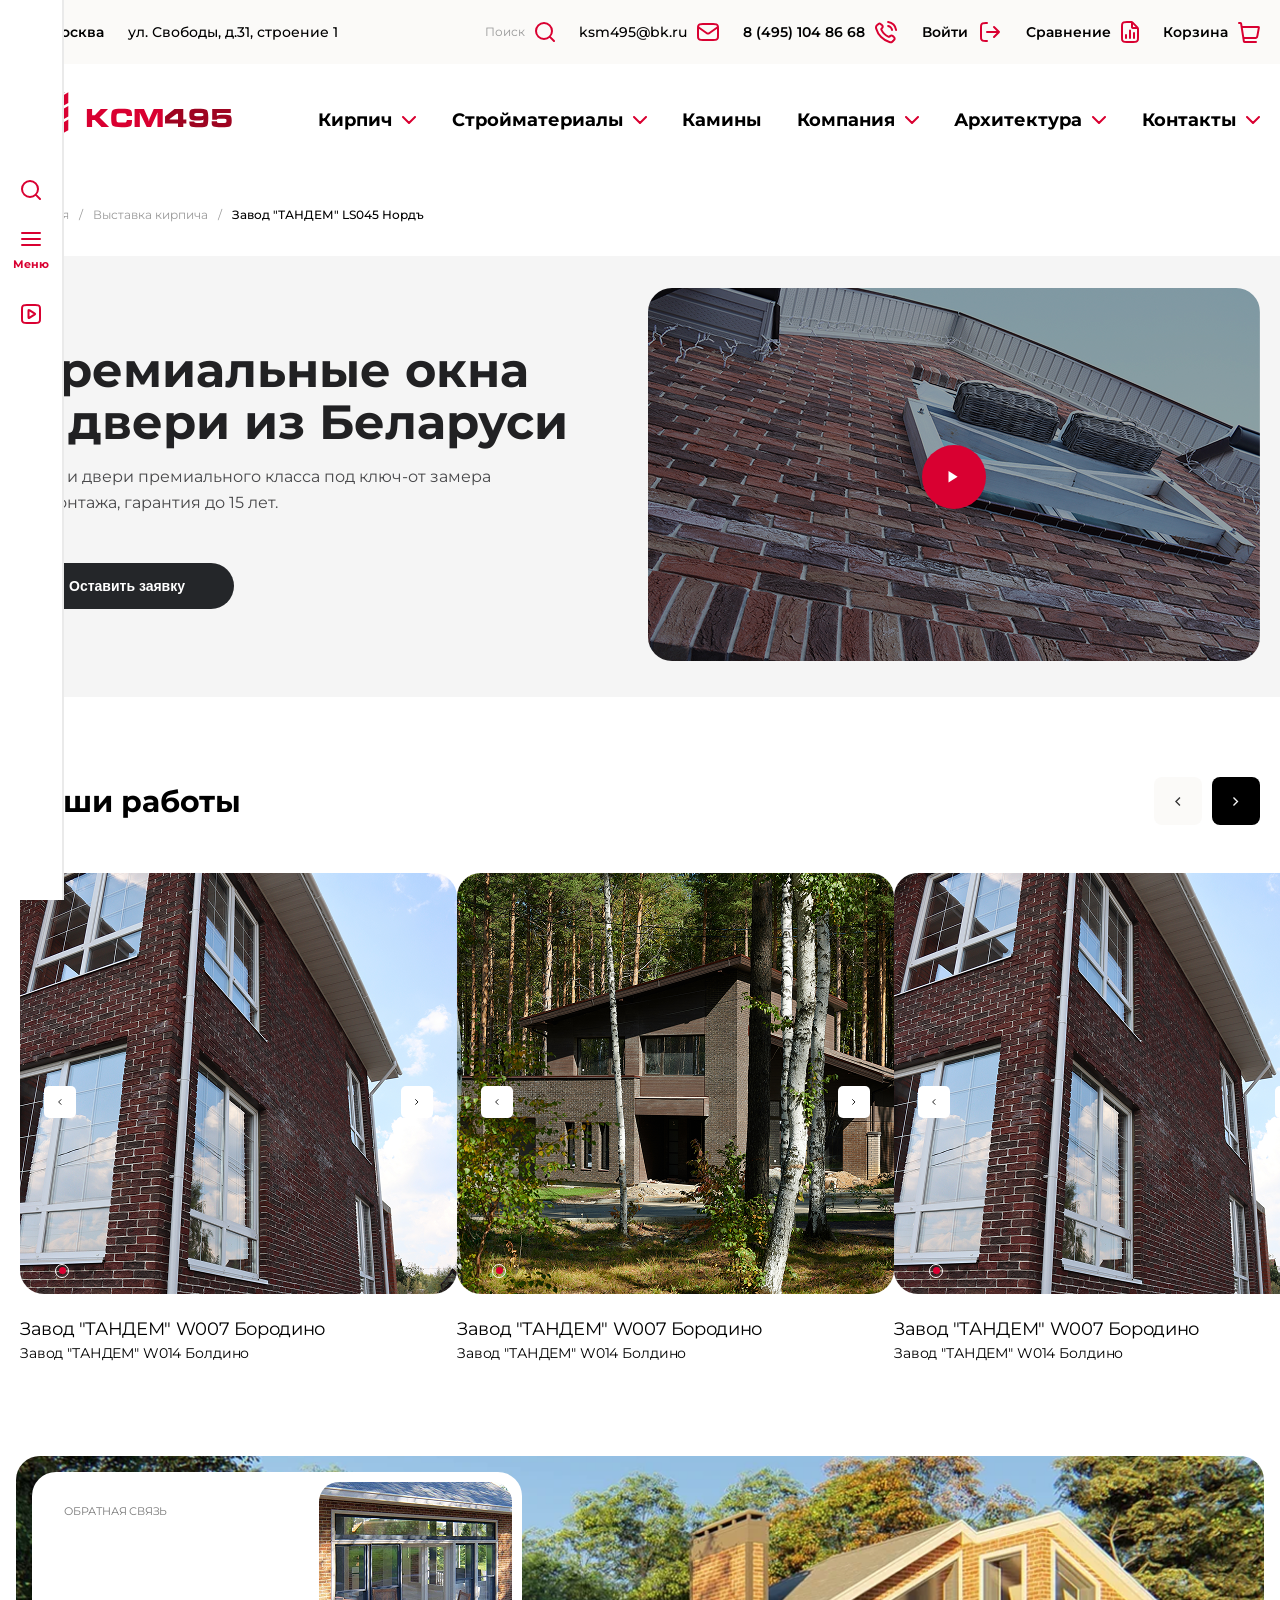
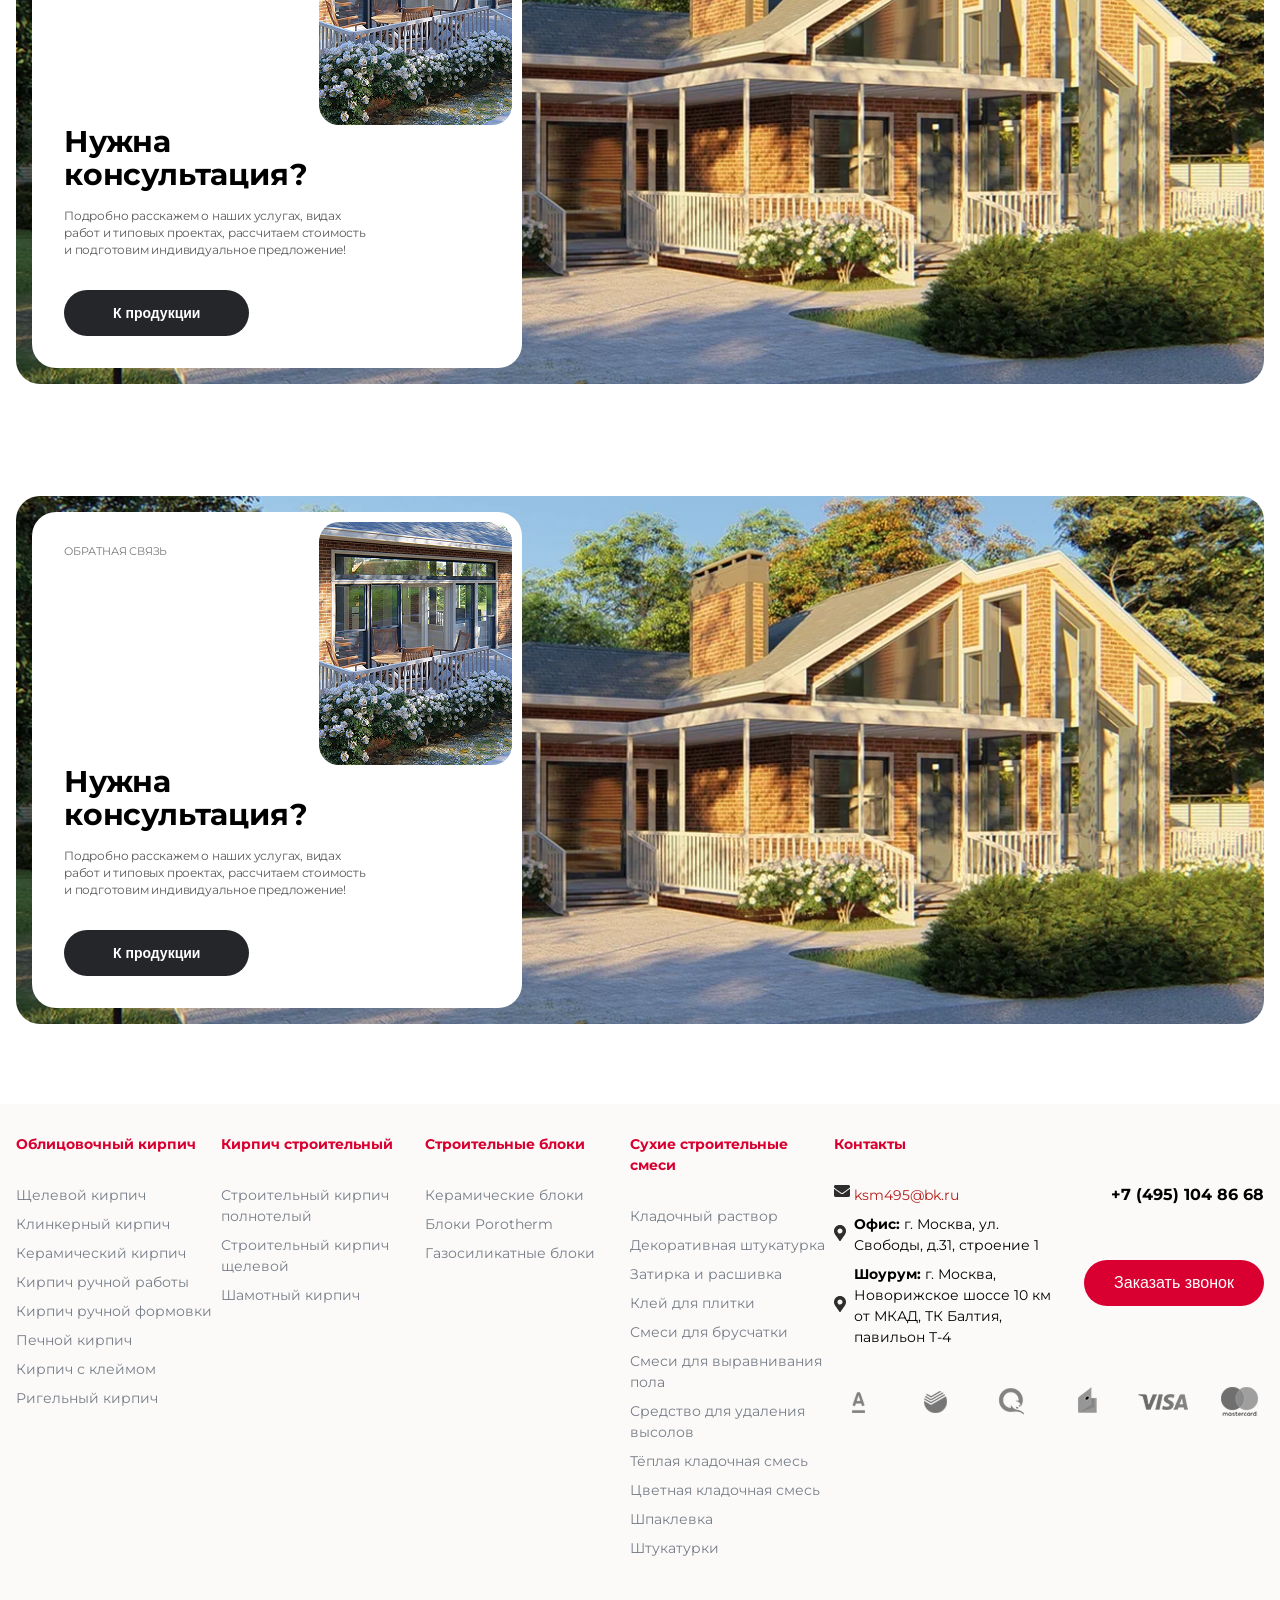
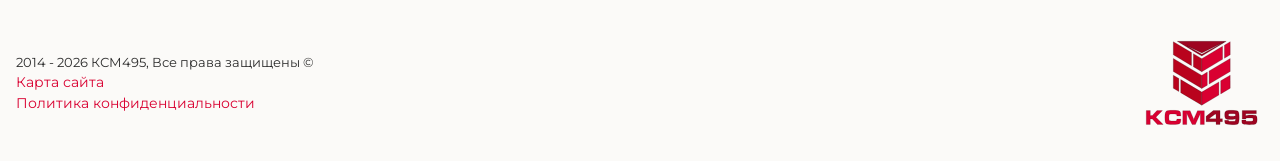
==== okna.html @ 7a320e86 "Готовый Footer" ====
<!DOCTYPE html>
<html lang="en">
<head>
    <meta charset="UTF-8">
    <meta name="viewport" content="width=device-width, initial-scale=1.0">
    <link rel="stylesheet" href="src/css/style.css">
    <title>ksm495</title>
</head>
<body class="body">
    
    <!--Header-->

    <header class="header">
        <div class="header__top">
            <div class="container">
                <div class="wrapper">
                    <div class="header__top-gps"><svg class="icon" width="18" height="22"><use href="src/images/sprite.svg#gps"></use></svg><a href="#" class="link header__top-link semibold">Москва</a><span class="header__top-adress medium">ул. Свободы, д.31, строение 1</span></div>
                    <div class="header__top-contacts">
                        <div class="header__contact-item">
                            <p class="header__contact-text">Поиск</p><svg class="icon" width="20" height="20"><use href="src/images/sprite.svg#search"></use></svg>
                        </div>
                        <div class="header__contact-item">
                            <a href="mailto:ksm495@bk.ru" class="link medium">ksm495@bk.ru</a><svg class="icon" width="22" height="18"><use href="src/images/sprite.svg#mail"></use></svg>
                        </div>
                        <div class="header__contact-item">
                            <a href="tel:84951048668" class="link semibold">8 (495) 104 86 68</a><svg class="icon" width="23" height="23"><use href="src/images/sprite.svg#phone"></use></svg>
                        </div>
                        <div class="header__contact-item">
                            <p class="link semibold">Войти</p><svg class="icon" width="24" height="24"><use href="src/images/sprite.svg#enter"></use></svg>
                        </div>
                        <div class="header__contact-item">
                            <p class="link semibold">Сравнение</p><svg class="icon" width="18" height="22"><use href="src/images/sprite.svg#graph"></use></svg>
                        </div>
                        <div class="header__contact-item">
                            <p class="link semibold">Корзина</p><svg class="icon" width="22" height="21"><use href="src/images/sprite.svg#cart"></use></svg>
                        </div>
                    </div>
                </div>
            </div>
        </div>
        <div class="header__bottom">
            <div class="container">
                <div class="wrapper">
                    <a href="/" class="logo"><img src="src/images/logo.svg" alt="" class="logo__image"></a>
                    <nav class="header__bottom-nav">
                        <a href="#" class="header__nav-link">Кирпич<svg class="icon" width="14" height="8"><use href="src/images/sprite.svg#arrow__down"></use></svg></a>
                        <a href="#" class="header__nav-link">Стройматериалы<svg class="icon" width="14" height="8"><use href="src/images/sprite.svg#arrow__down"></use></svg></a>
                        <a href="#" class="header__nav-link">Камины</a>
                        <a href="#" class="header__nav-link">Компания<svg class="icon" width="14" height="8"><use href="src/images/sprite.svg#arrow__down"></use></svg></a>
                        <a href="#" class="header__nav-link">Архитектура<svg class="icon" width="14" height="8"><use href="src/images/sprite.svg#arrow__down"></use></svg></a>
                        <a href="#" class="header__nav-link">Контакты<svg class="icon" width="14" height="8"><use href="src/images/sprite.svg#arrow__down"></use></svg></a>

                    </nav>
                </div>
            </div>
        </div>
        <div class="breadcumber">
            <div class="container">
                <div class="wrapper">
                    <a href="/" class="breadcumber-link">Главная</a><span class="breadcumber-separate" >/</span><a href="/" class="breadcumber-link">Выставка кирпича</a><span class="breadcumber-separate" >/</span><a href="/" class="breadcumber-link active">Завод "ТАНДЕМ" LS045 Нордъ</a>
                </div>
            </div>
        </div>
    </header>

    <!--Content-->

    <main class="main">
        <section class="hero">
            <div class="container">
                <div class="wrapper">
                    <div class="hero__text">
                        <h1 class="title">Премиальные окна <br>и двери из Беларуси</h1>
                        <p class="subtitle">Окна и двери премиального класса под ключ-от замера <br>до монтажа, гарантия до 15 лет.</p>
                        <button class="btn btn--primary">Оставить заявку</button>
                    </div>
                    <div class="hero__image">
                        <img src="src/images/video.png" alt="" class="video">
                        <div class="btn btn--play"><svg class="icon" width="20" height="20"><use href="src/images/sprite.svg#play"></use></svg></div>
                    </div>
                </div>
            </div>
        </section>
        <section class="more__projects">
            <div class="container">
                <div class="wrapper">
                    <div class="more__projects-text">
                        <h2 class="title">Наши работы</h2>
                        <div class="more__project-nav">
                            <button class="btn btn--slider btn--prev"><svg class="icon" width="6" height="9"><use href="src/images/sprite.svg#arrow__slider-prev"></use></svg></button>
                            <button class="btn btn--slider btn--next"><svg class="icon" width="6" height="9"><use href="src/images/sprite.svg#arrow__slider-next"></use></svg></button>
                        </div>
                    </div>
                    <div class="more__projects-slider">
                        <div class="more__projects-item">
                            <div class="more__project-image">
                                <img src="src/images/slider-item-1.png" alt="">
                                <div class="more__projects-nav">
                                    <button class="btn btn--more btn--prev"><svg class="icon" width="4" height="6"><use href="src/images/sprite.svg#arrow__prev"></use></svg></button>
                                    <button class="btn btn--more btn--next"><svg class="icon" width="4" height="6"><use href="src/images/sprite.svg#arrow__next"></use></svg></button>
                                </div>
                                <div class="more__project-dots">
                                    <div class="more__projects-dot"></div>
                                    <div class="more__projects-dot active"></div>
                                    <div class="more__projects-dot"></div>
                                    <div class="more__projects-dot"></div>
                                    <div class="more__projects-dot"></div>
                                </div>
                            </div>
                            <div class="more__roject-text">
                                <p class="title">Завод "ТАНДЕМ" W007 Бородино</p>
                                <p class="subtitle">Завод "ТАНДЕМ" W014 Болдино</p>
                            </div>
                        </div>
                        <div class="more__projects-item">
                            <div class="more__project-image">
                                <img src="src/images/slider-item-2.png" alt="">
                                <div class="more__projects-nav">
                                    <button class="btn btn--more btn--prev"><svg class="icon" width="4" height="6"><use href="src/images/sprite.svg#arrow__prev"></use></svg></button>
                                    <button class="btn btn--more btn--next"><svg class="icon" width="4" height="6"><use href="src/images/sprite.svg#arrow__next"></use></svg></button>
                                </div>
                                <div class="more__project-dots">
                                    <div class="more__projects-dot"></div>
                                    <div class="more__projects-dot active"></div>
                                    <div class="more__projects-dot"></div>
                                    <div class="more__projects-dot"></div>
                                    <div class="more__projects-dot"></div>
                                </div>
                            </div>
                            <div class="more__roject-text">
                                <p class="title">Завод "ТАНДЕМ" W007 Бородино</p>
                                <p class="subtitle">Завод "ТАНДЕМ" W014 Болдино</p>
                            </div>
                        </div>
                        <div class="more__projects-item">
                            <div class="more__project-image">
                                <img src="src/images/slider-item-1.png" alt="">
                                <div class="more__projects-nav">
                                    <button class="btn btn--more btn--prev"><svg class="icon" width="4" height="6"><use href="src/images/sprite.svg#arrow__prev"></use></svg></button>
                                    <button class="btn btn--more btn--next"><svg class="icon" width="4" height="6"><use href="src/images/sprite.svg#arrow__next"></use></svg></button>
                                </div>
                                <div class="more__project-dots">
                                    <div class="more__projects-dot"></div>
                                    <div class="more__projects-dot active"></div>
                                    <div class="more__projects-dot"></div>
                                    <div class="more__projects-dot"></div>
                                    <div class="more__projects-dot"></div>
                                </div>
                            </div>
                            <div class="more__roject-text">
                                <p class="title">Завод "ТАНДЕМ" W007 Бородино</p>
                                <p class="subtitle">Завод "ТАНДЕМ" W014 Болдино</p>
                            </div>
                        </div>
                    </div>
                </div>
            </div>
        </section>
        <section class="feedback">
            <div class="container">
                <div class="wrapper">
                    <div class="feedback__content">
                        <div class="feedback__content-hero">
                            <p class="feedback__hero-text">Обратная связь</p>
                            <img src="src/images/feedback__content.png" alt="" class="feedback__hero-image">
                        </div>
                        <div class="feedback__content-text">
                            <h2 class="feedback__content-title">Нужна <br>консультация?</h2>
                            <p class="feedback__content-subtitle">Подробно расскажем о наших услугах, видах работ и типовых проектах, рассчитаем стоимость и подготовим индивидуальное предложение!</p>
                            <button class="btn btn--primary">К продукции</button>
                        </div>
                    </div>
                </div>
            </div>
        </section>
        
        <section class="feedback">
            <div class="container">
                <div class="wrapper">
                    <div class="feedback__content">
                        <div class="feedback__content-hero">
                            <p class="feedback__hero-text">Обратная связь</p>
                            <img src="src/images/feedback__content.png" alt="" class="feedback__hero-image">
                        </div>
                        <div class="feedback__content-text">
                            <h2 class="feedback__content-title">Нужна <br>консультация?</h2>
                            <p class="feedback__content-subtitle">Подробно расскажем о наших услугах, видах работ и типовых проектах, рассчитаем стоимость и подготовим индивидуальное предложение!</p>
                            <button class="btn btn--primary">К продукции</button>
                        </div>
                    </div>
                </div>
            </div>
        </section>
    </main> 

    <!--Footer-->

    <footer class="footer" role="contentinfo">
        <div class="container">
            <div class="wrapper">
                <div class="footer-top">
                    <nav class="footer-column" aria-label="Облицовочный кирпич">
                        <h4 class="footer-title">Облицовочный кирпич</h4>
                        <ul class="footer-list">
                            <li><a href="#">Щелевой кирпич</a></li>
                            <li><a href="#">Клинкерный кирпич</a></li>
                            <li><a href="#">Керамический кирпич</a></li>
                            <li><a href="#">Кирпич ручной работы</a></li>
                            <li><a href="#">Кирпич ручной формовки</a></li>
                            <li><a href="#">Печной кирпич</a></li>
                            <li><a href="#">Кирпич с клеймом</a></li>
                            <li><a href="#">Ригельный кирпич</a></li>
                        </ul>
                    </nav>
                    <nav class="footer-column" aria-label="Кирпич строительный">
                        <h4 class="footer-title">Кирпич строительный</h4>
                        <ul class="footer-list">
                            <li><a href="#">Строительный кирпич полнотелый</a></li>
                            <li><a href="#">Строительный кирпич щелевой</a></li>
                            <li><a href="#">Шамотный кирпич</a></li>
                        </ul>
                    </nav>
                    <nav class="footer-column" aria-label="Строительные блоки">
                        <h4 class="footer-title">Строительные блоки</h4>
                        <ul class="footer-list">
                            <li><a href="#">Керамические блоки</a></li>
                            <li><a href="#">Блоки Porotherm</a></li>
                            <li><a href="#">Газосиликатные блоки</a></li>
                        </ul>
                    </nav>
                    <nav class="footer-column" aria-label="Сухие строительные смеси">
                        <h4 class="footer-title">Сухие строительные смеси</h4>
                        <ul class="footer-list">
                            <li><a href="#">Кладочный раствор</a></li>
                            <li><a href="#">Декоративная штукатурка</a></li>
                            <li><a href="#">Затирка и расшивка</a></li>
                            <li><a href="#">Клей для плитки</a></li>
                            <li><a href="#">Смеси для брусчатки</a></li>
                            <li><a href="#">Смеси для выравнивания пола</a></li>
                            <li><a href="#">Средство для удаления высолов</a></li>
                            <li><a href="#">Тёплая кладочная смесь</a></li>
                            <li><a href="#">Цветная кладочная смесь</a></li>
                            <li><a href="#">Шпаклевка</a></li>
                            <li><a href="#">Штукатурки</a></li>
                        </ul>
                    </nav>
                    <div class="footer-column footer-contacts">
                        <h4 class="footer-title">Контакты</h4>
                        <div class="footer__contact">
                            <div class="footer__contact-items">
                                                        <div class="contact-item">
                            <svg class="icon" width="20" height="20"><use href="src/images/sprite.svg#mail__black"></use></svg>
                                                            <div class="contact-text">
                                
                                <a href="mailto:ksm495@bk.ru" style="color: #b71c1c;">ksm495@bk.ru</a>
                            </div>
                        </div>

                        <div class="contact-item">
                                                            <svg class="icon" width="20" height="20"><use href="src/images/sprite.svg#gps__black"></use></svg>

                            <div class="contact-text">
                                <span class="contact-label">Офис:</span> г. Москва, ул. <br>Свободы, д.31, строение 1
                            </div>
                        </div>

                        <div class="contact-item">
                                                            <svg class="icon" width="20" height="20"><use href="src/images/sprite.svg#gps__black"></use></svg>

                            <div class="contact-text">
                                <span class="contact-label">Шоурум:</span> г. Москва, <br>Новорижское шоссе 10 км<br> от МКАД, ТК Балтия, <br>павильон Т-4
                            </div>
                        </div>
                            </div>
                            <div class="footer__contact-block">
                            <a href="tel:+74951048668" class="footer-phone">+7 (495) 104 86 68</a>
                            <button class="btn btn-callback" type="button">Заказать звонок</button>
                            </div>

                        </div>




                        <div class="payment-methods" aria-label="Способы оплаты">
                            <img src="src/images/alfa.png" alt="">
                            <img src="src/images/sber.png" alt="">
                            <img src="src/images/kiwi.png" alt="">
                            <img src="src/images/webmoney.png" alt="">
                            <img src="src/images/visa.png" alt="">
                            <img src="src/images/masterkard.png" alt="">
                        </div>
                    </div>
                </div>
                <div class="footer-bottom">
                    <div class="footer-copyright">
                        <p>2014 - 2026 КСМ495, Все права защищены ©</p>
                        <nav aria-label="Дополнительная навигация">
                            <a href="#">Карта сайта</a>
                            <a href="#">Политика конфиденциальности</a>
                        </nav>
                    </div>

                    <div class="footer-logo">
                        <img src="src/images/footer__logo.svg" alt="">
                    </div>
                </div>
            </div>
        </div>
    </footer>

    <!--Scroll section-->

    <section class="left__bar">
        <div class="left__bar-item"><svg class="icon" width="20" height="20"><use href="src/images/sprite.svg#search"></use></svg></div>
        <div class="left__bar-item"><svg class="icon" width="20" height="20"><use href="src/images/sprite.svg#burger"></use></svg><span class="nav-title left__bar-title">Меню</span></div>
        <div class="left__bar-item"><svg class="icon" width="20" height="20"><use href="src/images/sprite.svg#play__in-cube"></use></svg></div>
    </section>

</body>
</html>
---- src/css/style.css ----
/*main*/
@font-face {
    font-family: "Montserrat";
    src: url(../fonts/Montserrat.woff2);
    font-display: swap;
}
:root{
    --red:#D90031;
    --white:#FFFFFF;
    --white-second:#FBFAF8;
    --black:#000000;
    --gray:#5B5B5B;
    --dark-gray:#212123;
    --light-gray:#999999;
    --second-black:#2D2D2D;
    --light-black:#242629;
    --bold:700;
    --semibold:600;
    --medium:500;
    --regular:400;
    --white-border:#EAEAEA;
}
*,
*::after,
*::before{
    margin:0;
    padding: 0;
    box-sizing: border-box;
}
html{
    font-family: "Montserrat";
    color:var(--black);
    font-size: 16px;
}
a{text-decoration: none;color:var(--black)}

/*UI UX*/
h1{
    font-size: 48px;
    line-height: 52px;
    font-weight: var(--bold);
    color:#212123

}
h2{
    font-weight: var(--bold);
    font-size: 1.875rem;
    line-height: 2.0625rem;
}
p{
    font-weight: var(--regular);
    font-size: 1rem;
    line-height: 1.0625rem;
}
.icon{
    display: flex;
}
.link{
    font-size: 0.875rem;
    line-height: 1.25rem;
}
.btn{font-size: 14px;font-weight: var(--semibold);line-height: 20px;border-radius: 3px;padding: 12px 48px;letter-spacing: 0;border-radius: 24px;width: max-content;}
.btn--primary{background: var(--light-black);border: 1px solid rgba(0,0,0,0);color:var(--white)}
.bold{font-weight: var(--bold);}
.semibold{font-weight: var(--semibold);}
.medium{font-weight: var(--medium);}
.regular{font-weight: var(--regular);}
.breadcumber{display: flex;flex-direction: row;}
.breadcumber .wrapper{justify-content: start;gap:10px;padding-top: 30px}
.breadcumber-link,.breadcumber-separate{font-size: 12px;line-height: 18px;font-weight: var(--regular);color:var(--light-gray)}
.breadcumber-link.active{color:var(--black);font-weight: var(--medium);}
/*display's*/
.container{width: 100%;max-width: 1375px;margin:0 auto;}
.wrapper{display: flex;justify-content: space-between;padding: 0 1.25rem;}
.main{display: flex;flex-direction: column;gap:80px}

/*Blocks*/
/*Header*/
.header__top{background: var(--white-second);}
.header__top-gps{display: flex;flex-direction: row;align-items: center;}
.header__top-link{margin:0 1.5rem 0 0.625rem}
.header__top .wrapper{padding: 1.25rem;}
.header__top-contacts{display: flex;flex-direction: row;gap:24px}
.header__top-adress{font-size: 14px;line-height: 20px;}
.header__contact-text{color:var(--light-gray);font-size: 12px;line-height: 18px;}
.header__contact-item{display: flex;flex-direction: row;align-items: center;gap:0.625rem}
.header__bottom .wrapper{padding: 28px 1.25rem;gap:60px}
.header__bottom-nav{display: flex;flex-direction: row;align-items: center;justify-content: space-between;width: 100%;margin-left:26px;}
.header__nav-link{display: flex;flex-direction: row;gap:10px;font-size: 18px;line-height: 18px;font-weight: 700;align-items: center;justify-content: center;}
/*projects*/
.projects .wrapper{flex-direction: column;margin-top: 10px;}
.filter__block{margin:33px 0 48px;display: flex;flex-direction: row;justify-content: space-between;align-items: center;}
.filters{
    display: flex;
    flex-direction: row;
    gap:10px;
}
.btn--filter{
    padding: 12px 16px;
    border: 1px solid #242629;
    border-radius: 3px;
    display: flex;
    flex-direction: row;
    gap:16px;
    background: none;
    align-items: center;
}
.filter__count{
font-weight: var(--regular);
font-size: 14px;
line-height: 15px;
letter-spacing: -0.2px;
text-transform: uppercase;
}
/*Project__detail*/
.project-detail {
            padding: 60px 0;
        }

        .project-detail-header {
            margin-bottom: 40px;
        }

        .project-detail-title {
            font-size: 42px;
            font-weight: 700;
            color: #1a1a1a;
            margin-bottom: 20px;
        }

        .project-detail-main {
            display: grid;
            grid-template-columns: 1fr 380px;
            gap: 40px;
            margin-bottom: 60px;
        }

        .project-detail-image {
            border-radius: 12px;
            overflow: hidden;
            box-shadow: 0 4px 20px rgba(0, 0, 0, 0.08);
        }

        .project-detail-image img {
            width: 100%;
            height: auto;
            display: block;
        }

        .project-detail-sidebar {
            background: #fff;
            border-radius: 12px;
            padding: 32px;
            box-shadow: 0 2px 12px rgba(0, 0, 0, 0.06);
            height: fit-content;
        }

        .project-specs {
            margin-bottom: 32px;
        }

        .project-specs-title {
            font-size: 14px;
            font-weight: 600;
            color: #b71c1c;
            text-transform: uppercase;
            letter-spacing: 0.5px;
            margin-bottom: 20px;
        }

        .spec-item {
            display: flex;
            justify-content: space-between;
            padding: 12px 0;
            border-bottom: 1px solid #f0f0f0;
        }

        .spec-item:last-child {
            border-bottom: none;
        }

        .spec-label {
            font-size: 14px;
            color: #666;
        }

        .spec-value {
            font-size: 14px;
            font-weight: 600;
            color: #1a1a1a;
        }

        .project-brick-info {
            background: #f5f5f5;
            border-radius: 8px;
            padding: 20px;
            margin-bottom: 24px;
        }

        .brick-label {
            font-size: 12px;
            color: #666;
            margin-bottom: 8px;
        }

        .brick-name {
            font-size: 16px;
            font-weight: 600;
            color: #1a1a1a;
        }

        .project-detail-btn {
            width: 100%;
            padding: 16px;
            background: #b71c1c;
            color: #fff;
            border: none;
            border-radius: 8px;
            font-size: 16px;
            font-weight: 600;
            cursor: pointer;
            transition: all 0.3s ease;
        }

        .project-detail-btn:hover {
            background: #d32f2f;
            transform: translateY(-2px);
            box-shadow: 0 6px 20px rgba(183, 28, 28, 0.3);
        }

        .project-detail-description {
            background: #fff;
            border-radius: 12px;
            padding: 40px;
            box-shadow: 0 2px 12px rgba(0, 0, 0, 0.06);
        }

        .description-title {
            font-size: 28px;
            font-weight: 700;
            margin-bottom: 24px;
            color: #1a1a1a;
        }

        .description-text {
            font-size: 16px;
            line-height: 1.8;
            color: #424242;
            margin-bottom: 20px;
        }

        .project-features {
            display: grid;
            grid-template-columns: repeat(2, 1fr);
            gap: 16px;
            margin-top: 32px;
        }

        .feature-item {
            display: flex;
            align-items: center;
            gap: 12px;
            font-size: 15px;
            color: #424242;
        }

        .feature-icon {
            width: 24px;
            height: 24px;
            background: #b71c1c;
            border-radius: 50%;
            display: flex;
            align-items: center;
            justify-content: center;
            color: #fff;
            font-size: 14px;
        }

        /* ===== Похожие проекты ===== */
        .similar-projects {
            padding: 60px 0 80px;
            background: #fff;
        }

        .similar-title {
            font-size: 32px;
            font-weight: 700;
            text-align: center;
            margin-bottom: 40px;
            color: #1a1a1a;
        }

        .similar-grid {
            display: grid;
            grid-template-columns: repeat(3, 1fr);
            gap: 32px;
        }

        .similar-card {
            background: #fafafa;
            border-radius: 12px;
            overflow: hidden;
            box-shadow: 0 2px 12px rgba(0, 0, 0, 0.06);
            transition: all 0.3s ease;
            cursor: pointer;
        }

        .similar-card:hover {
            transform: translateY(-6px);
            box-shadow: 0 12px 32px rgba(0, 0, 0, 0.12);
        }

        .similar-card-image {
            width: 100%;
            height: 280px;
            overflow: hidden;
            background: #e0e0e0;
        }

        .similar-card-image img {
            width: 100%;
            height: 100%;
            object-fit: cover;
            display: block;
            transition: transform 0.5s ease;
        }

        .similar-card:hover .similar-card-image img {
            transform: scale(1.08);
        }

        .similar-card-content {
            padding: 24px;
        }

        .similar-card-name {
            font-size: 20px;
            font-weight: 600;
            color: #1a1a1a;
            margin-bottom: 8px;
        }

        .similar-card-info {
            font-size: 14px;
            color: #757575;
            margin-bottom: 16px;
        }

        .similar-card-area {
            font-size: 15px;
            font-weight: 600;
            color: #b71c1c;
        }
/*Feedback*/
.feedback .wrapper{background: url(../images/feedbakc__background.png);background-repeat: no-repeat;background-size: cover;border-radius: 24px;
padding: 16px;}
.feedback .container{padding: 16px;}
.feedback__content{background: var(--white);padding: 10px 10px 32px 32px;max-width: 490px;width: 100%;letter-spacing: -0.2px;border-radius: 24px;}
.feedback__content-hero{
    display: flex;
    flex-direction: row;
    justify-content: space-between;
}
.feedback__hero-text{font-size: 11px;line-height: 15px;color:#797979;text-transform: uppercase;margin-top: 22px;}
.feedback__content-subtitle{max-width: 309px;font-size: 12px;line-height: 17px;color: var(--gray);margin:16px 0 32px}
.feedback__hero-image{border-radius: 20px;}
/*Scroll bar*/
.left__bar{
    position:fixed;
    top:0;
    left:0;
    background: var(--white);
    border-right:0.125rem solid var(--white-border);
    height: 100vh;
    display: flex;
    flex-direction: column;
    align-items: center;
    padding-top: 180px;
    gap:2rem;
}
.left__bar-item{
    display: flex;
    flex-direction: column;
    align-items: center;
    justify-content: center;
    gap:0.3125rem;
    min-width: 3.875rem;
}
.nav-title{
    color:var(--red)
}
.left__bar-title{
    font-size:0.6875rem;
    font-weight: var(--bold);
    line-height: 0.9375rem;
}
/*okna*/
.hero{
    padding: 32px 0;
    margin:32px 0 0;
    background: #F5F5F5;
}
.hero__text{
    display: flex;
    flex-direction: column;
    justify-content: center;
}
.hero__text p{
    margin:16px 0 48px;
    color: #212123D1;
font-weight: 400;
font-size: 16px;
line-height: 25.6px;
}
.hero__image{position: relative;}
.hero__image img{border-radius: 24px;position: relative;}
.btn--play{background: var(--red);border-radius: 100%;position: absolute;top:50%;left:50%;transform: translateY(-50%) translateX(-50%);padding: 22px;}
/*more__projects*/
.more__projects-text{
    display: flex;
    flex-direction: row;
    justify-content: space-between;
    width: 100%;
    align-items: center;
}
.btn--slider{padding: 0;display: flex;align-items: center;justify-content: center;width: 48px;height: 48px;border-radius: 8px;border: none;}
.more__project-nav{display: flex;flex-direction: row;gap:10px;}
.btn--prev{background: var(--white-second);}
.btn--next{background: var(--black);}
.more__project-image,.more__project-image img{position: relative;border-radius: 24px;}
.more__projects .wrapper{flex-direction: column;gap:48px}
.more__projects-nav{
    position: absolute;
  top: 50%;
  display: flex;
  width: 100%;
  justify-content: space-between;
  padding: 0 24px;
}
.more__projects-dot{display: flex;width: 7px;height: 7px;    background: #212123;
    opacity:.3;
    border-radius: 100%;}
.more__project-dots{
    display: flex;
    flex-direction: row;
    width: max-content;
    gap:8px;
    position: absolute;
    bottom:24px;
    left:24px;
}
/* Базовый стиль точки */
.more__projects-dot {
    display: flex;
    width: 7px;
    height: 7px;
    background: #212123;
    opacity: .3;
    border-radius: 100%;
    position: relative; /* ← добавьте, если нужно позиционировать ::after */
}

/* Активная точка */
.more__projects-dot.active {
    background: var(--red);
    opacity: 1;
}

/* Псевдоэлемент — ИСПРАВЛЕНО имя класса */
.more__projects-dot::after {
content: '';
  display: block;
  width: 7px;
  height: 7px;
  background: var(--black);
  border-radius: 100%;
  position: absolute;
}

/* Активный псевдоэлемент — ИСПРАВЛЕНО имя класса */
.more__projects-dot.active::after {
    width: 14px;
    height: 14px;
    border:1px solid var(--white);
    border-radius: 100%;
    position: absolute;
  top: -3px;
  left: -4px;
  background: none;
}
.more__projects-slider{display: flex;flex-direction: row;justify-content: space-between;}
.btn--more{
    background: var(--white);
    width: 32px;
    height: 32px;
    border-radius: 5px;
    padding: 0;
    border:none;
    display: flex;align-items: center;justify-content: center;
}
.more__roject-text .title{
font-weight: 400;
font-size: 18px;
line-height: 14.35px;
letter-spacing: -0.36px;
margin:24px 0 12px
}
.more__roject-text .subtitle{
font-weight: 400;
font-size: 14px;
line-height: 11.48px;
letter-spacing: -0.14px;
}

/*footer*/
    .footer{
        background: var(--white-second);
        margin-top:64px;
    }
    .footer .wrapper{flex-direction: column;padding: 30px 16px;}
            .footer-top {
                display: flex;
                justify-content: space-between;
                margin-bottom: 40px;
            }

            .footer-column {
                max-width: 201px;
                min-width: 201px;
            }

            .footer-column:last-child {
                max-width: 430px;
                min-width: 430px;
            }

            .footer-title {
                color: var(--red);
                font-size: 14px;
                font-weight: 700;
                margin-bottom: 30px;
                line-height: 21px;
            }
            .footer__contact{display: flex;flex-direction: row;gap:6px;justify-content: space-between;}
            .footer-list {
                list-style: none;
            }

            .footer-list li {
                margin-bottom: 8px;
            }

            .footer-list a {
                color: #777E89;
                font-size: 14px;
                line-height: 21px;
                font-weight: var(--regular);
            }

            .footer-contacts .contact-item {
                display: flex;
                flex-direction: row;
                align-items: center;                
                margin-bottom: 8px;
                font-size: 14px;
                line-height: 21px;
            }
            .contact-label {
                font-weight: 700;
            }

            .footer-phone {
                font-size: 16px;
                font-weight: 700;
            }

            .btn-callback {
                background-color: var(--red);
                color: var(--white);
                border: none;
                padding: 12px 30px;
                border-radius: 25px;
                font-size: 16px;
                font-weight: var(--regular);
                line-height: 22px;
                cursor: pointer;
                margin: 56px 0 0;
            }
            .footer__contact-block{max-width: max-content;
  display: flex;
  flex-direction: column;
  align-items: end;}
            .payment-methods {
                display: flex;
                justify-content: space-between;
                margin-top: 30px;
                align-items: center;
            }

            .footer-bottom {
                display: flex;
                justify-content: space-between;
                align-items: center;
                padding-top: 30px;
            }

            .footer-copyright p{
                font-size: 13px;
                color: #2D2D2D;
                line-height: 19px;
            }

            .footer-copyright a {
                color: var(--red);
                text-decoration: none;
                display: block;
                font-size: 14px;
                line-height: 21px;
            }


            .footer-logo {
                display: flex;
                flex-direction: column;
                align-items: center;
            }

            .logo-icon {
                width: 50px;
                height: 50px;
                background-color: #b71c1c;
                margin-bottom: 10px;
                display: flex;
                align-items: center;
                justify-content: center;
                color: white;
                font-weight: 700;
                font-size: 12px;
            }

            .logo-text {
                color: #b71c1c;
                font-size: 18px;
                font-weight: 700;
            }
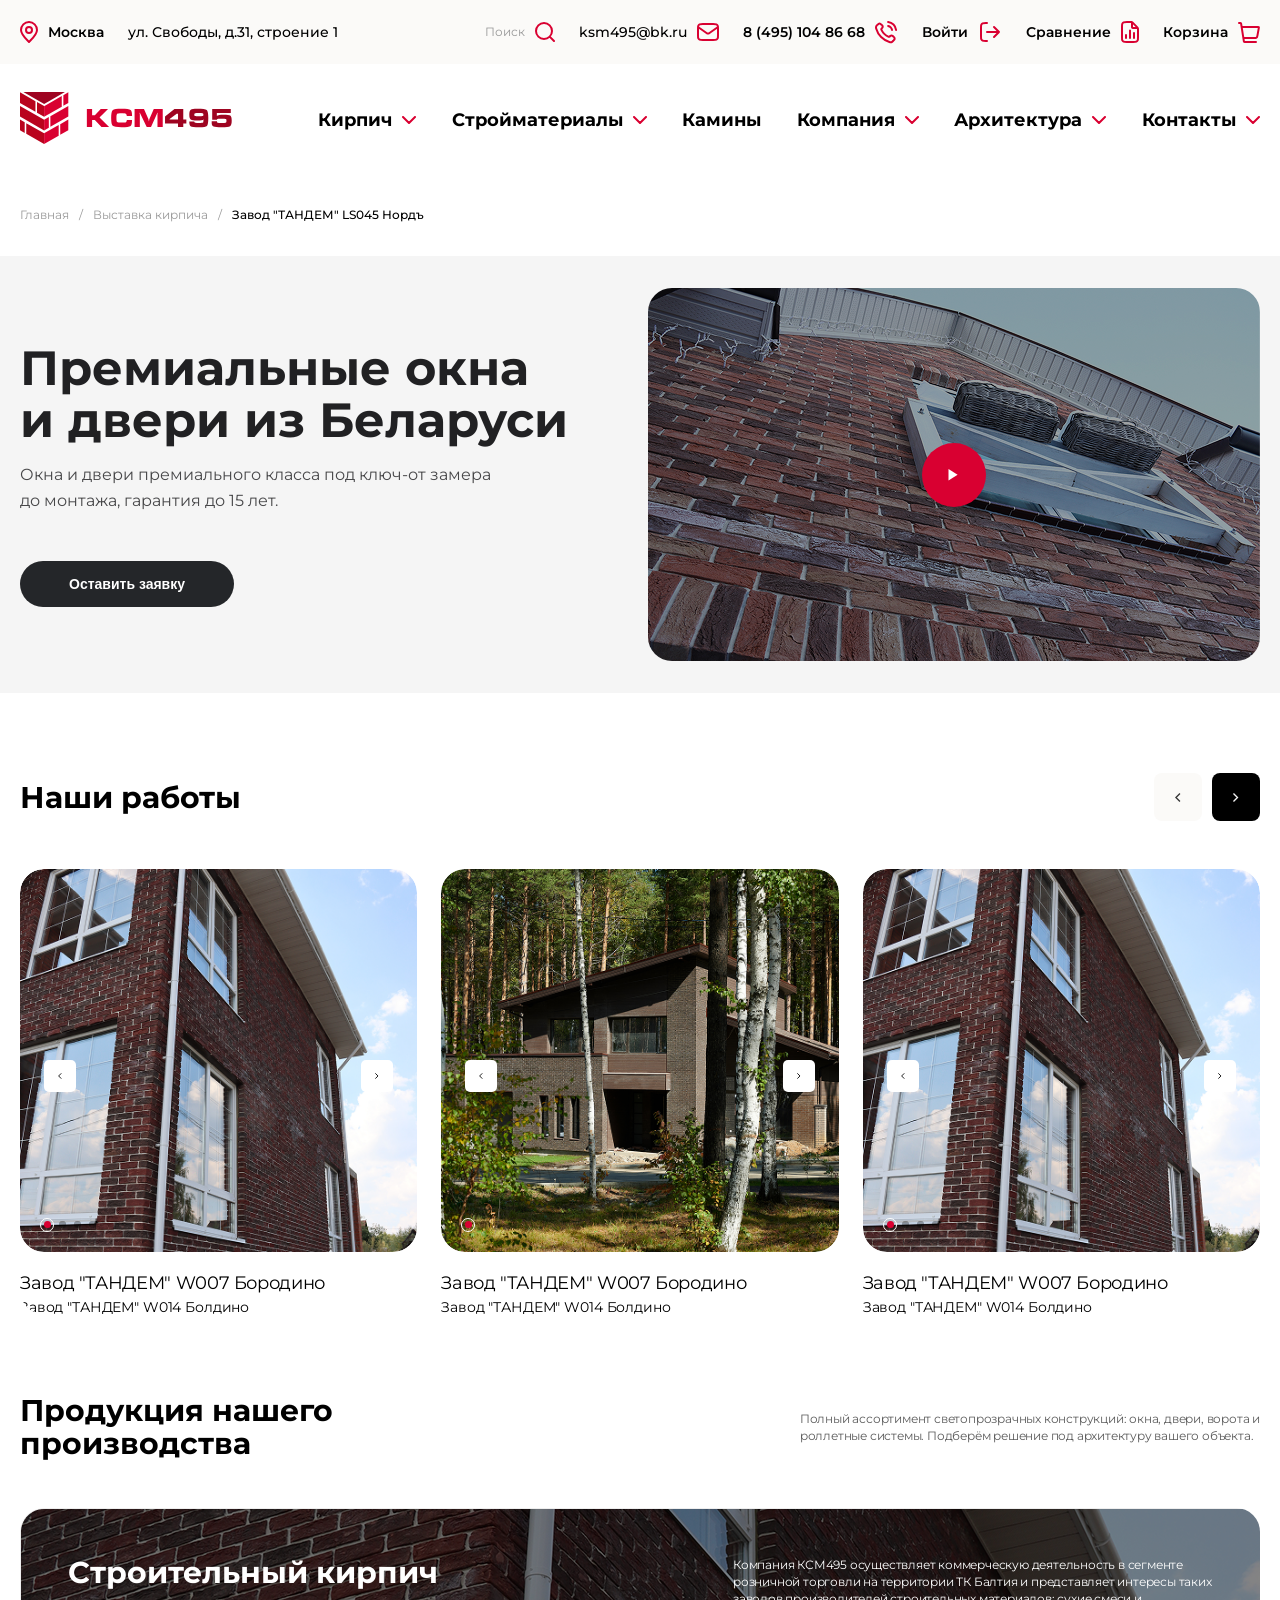
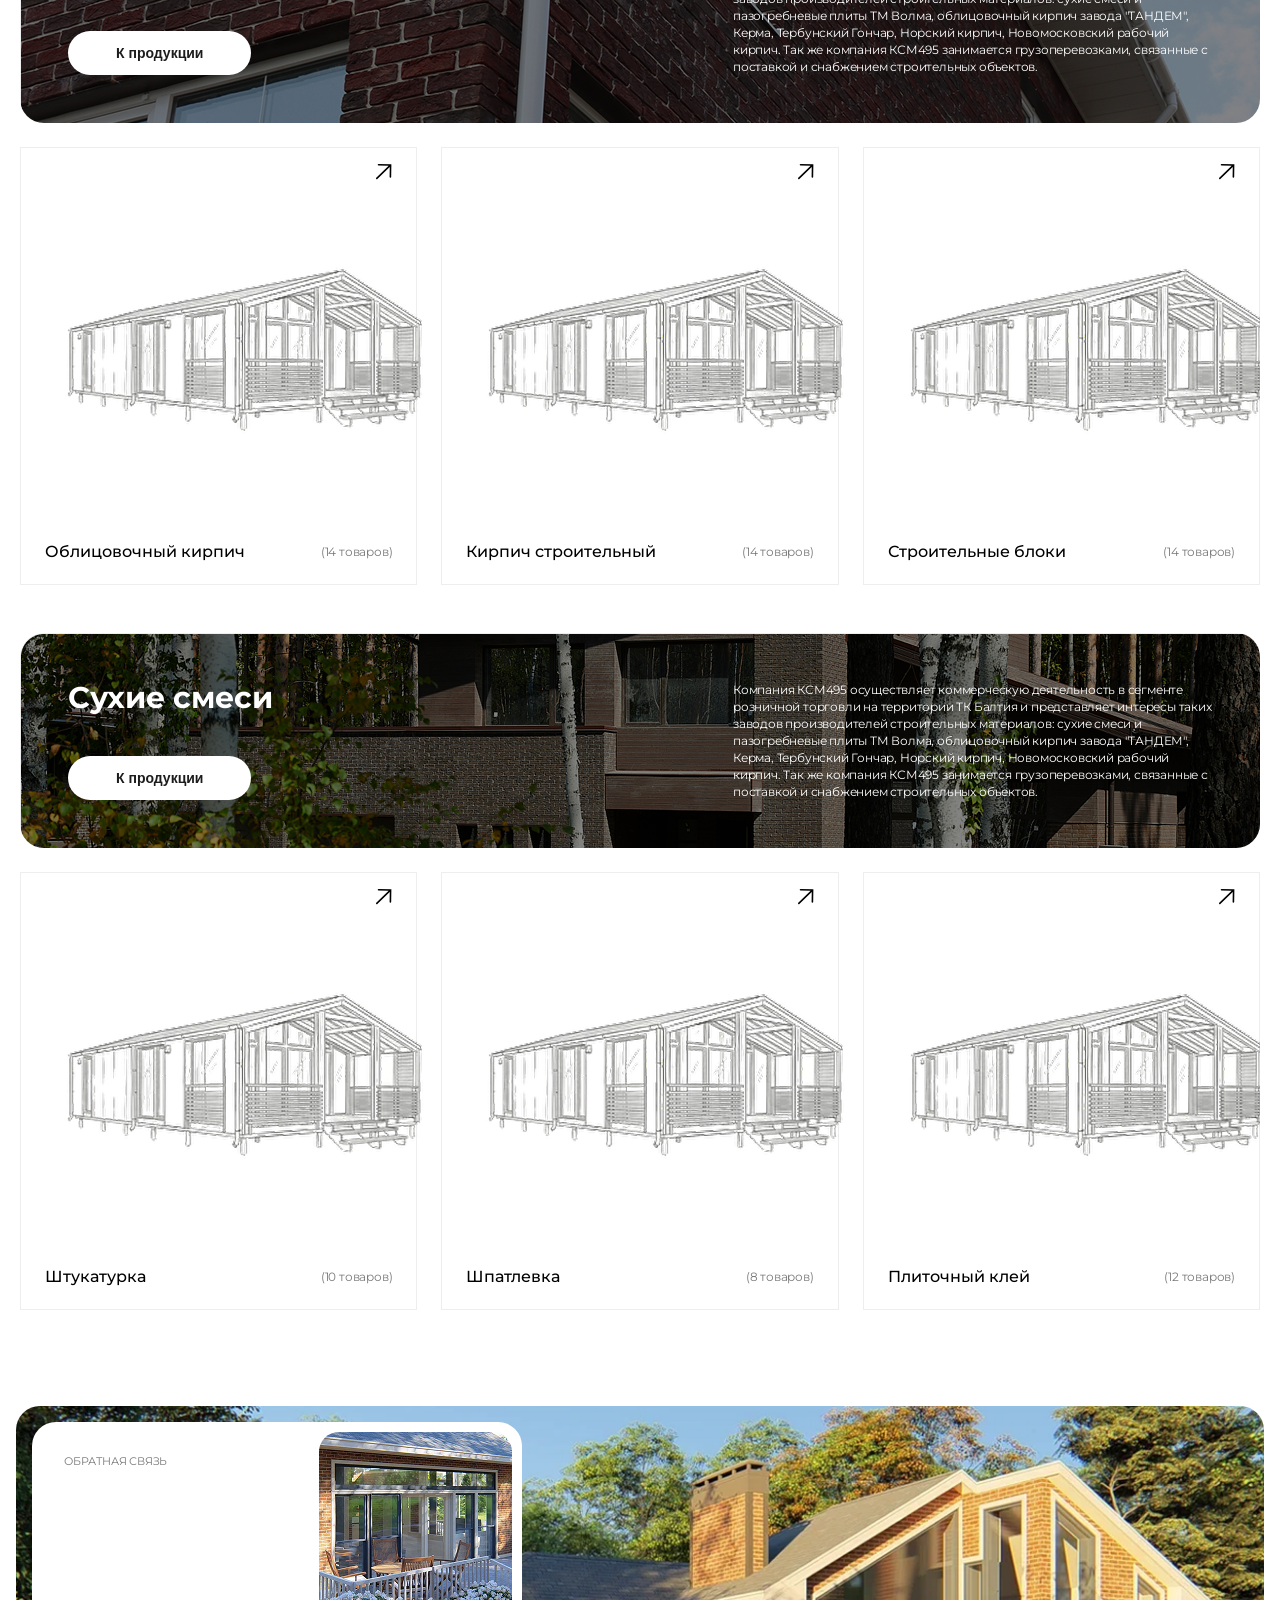
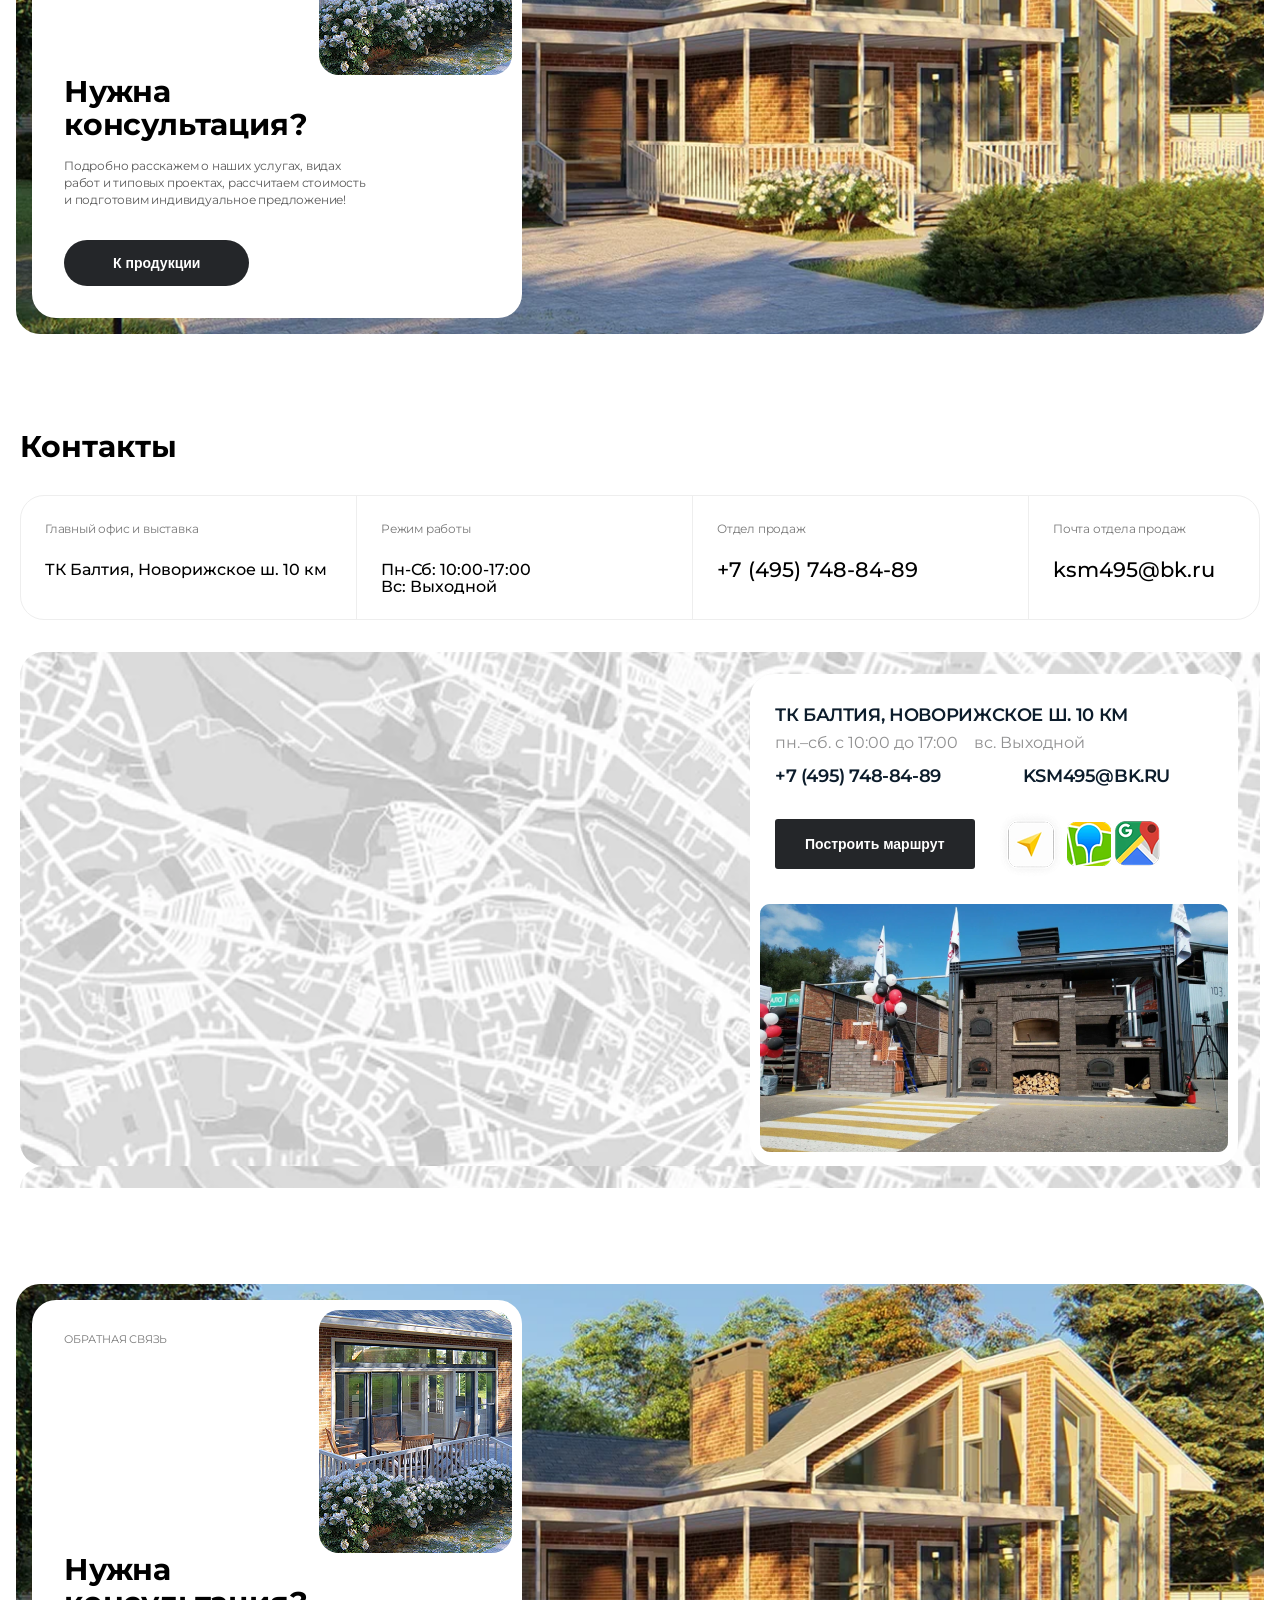
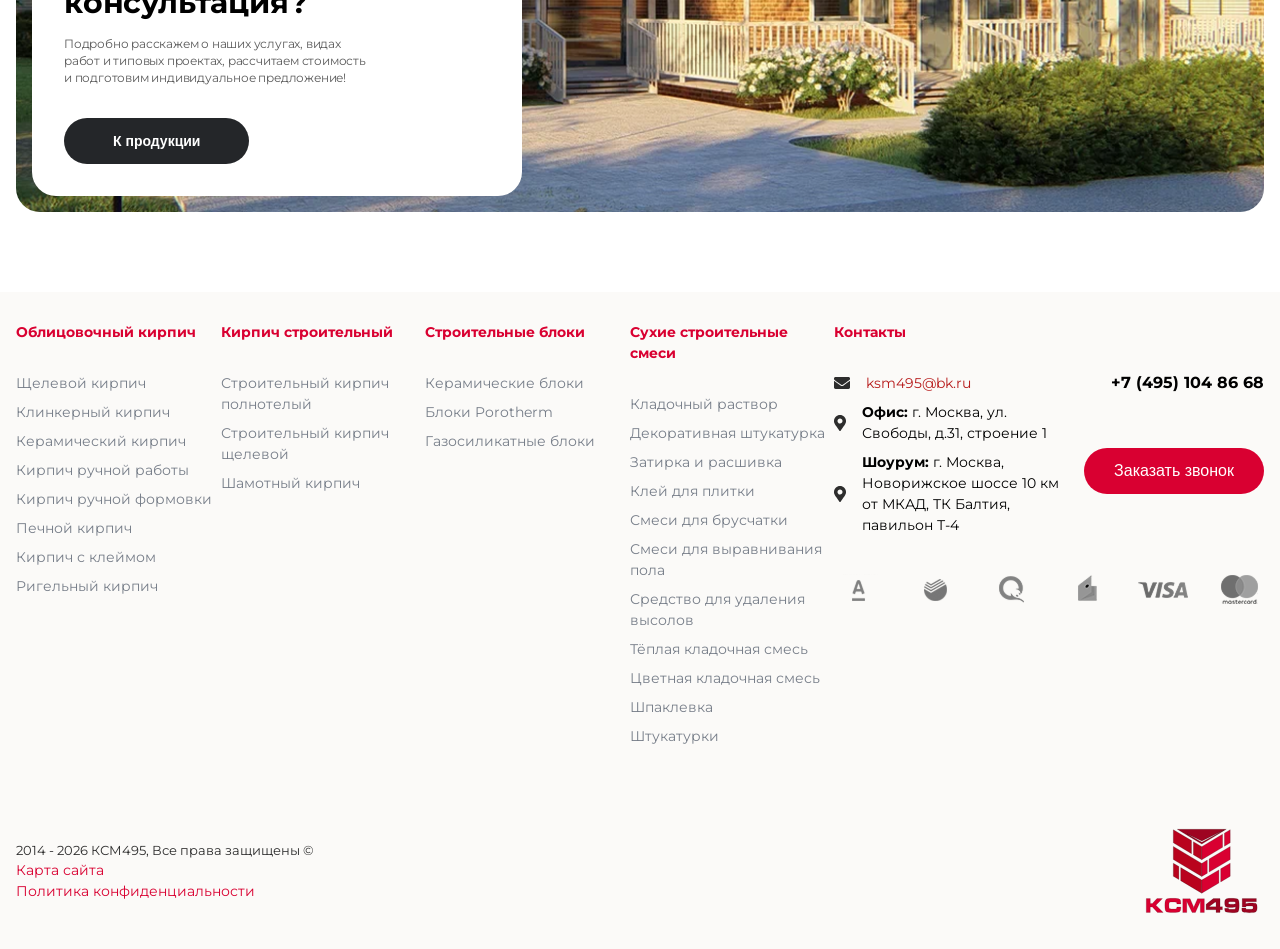
==== commit 8365cd0c: "Готовый проект" ====
--- a/okna.html
+++ b/okna.html
@@ -1,321 +1,541 @@
 <!DOCTYPE html>
 <html lang="en">
+
 <head>
-    <meta charset="UTF-8">
-    <meta name="viewport" content="width=device-width, initial-scale=1.0">
-    <link rel="stylesheet" href="src/css/style.css">
-    <title>ksm495</title>
+	<meta charset="UTF-8">
+	<meta name="viewport" content="width=device-width, initial-scale=1.0">
+	<link rel="stylesheet" href="src/css/style.css">
+	<title>ksm495</title>
 </head>
+
 <body class="body">
-    
-    <!--Header-->
+	<header class="header">
+		<div class="header__top">
+			<div class="container">
+				<div class="wrapper">
+					<div class="header__top-gps">
+						<svg class="icon" width="18" height="22">
+							<use href="src/images/sprite.svg#gps"></use>
+						</svg><a href="#" class="link header__top-link semibold">Москва</a><span class="header__top-adress medium">ул. Свободы, д.31, строение 1</span></div>
+					<div class="header__top-contacts">
+						<div class="header__contact-item">
+							<p class="header__contact-text">Поиск</p>
+							<svg class="icon" width="20" height="20">
+								<use href="src/images/sprite.svg#search"></use>
+							</svg>
+						</div>
+						<div class="header__contact-item"> <a href="mailto:ksm495@bk.ru" class="link medium">ksm495@bk.ru</a>
+							<svg class="icon" width="22" height="18">
+								<use href="src/images/sprite.svg#mail"></use>
+							</svg>
+						</div>
+						<div class="header__contact-item"> <a href="tel:84951048668" class="link semibold">8 (495) 104 86 68</a>
+							<svg class="icon" width="23" height="23">
+								<use href="src/images/sprite.svg#phone"></use>
+							</svg>
+						</div>
+						<div class="header__contact-item">
+							<p class="link semibold">Войти</p>
+							<svg class="icon" width="24" height="24">
+								<use href="src/images/sprite.svg#enter"></use>
+							</svg>
+						</div>
+						<div class="header__contact-item">
+							<p class="link semibold">Сравнение</p>
+							<svg class="icon" width="18" height="22">
+								<use href="src/images/sprite.svg#graph"></use>
+							</svg>
+						</div>
+						<div class="header__contact-item">
+							<p class="link semibold">Корзина</p>
+							<svg class="icon" width="22" height="21">
+								<use href="src/images/sprite.svg#cart"></use>
+							</svg>
+						</div>
+					</div>
+				</div>
+			</div>
+		</div>
+		<div class="header__bottom">
+			<div class="container">
+				<div class="wrapper">
+					<a href="/" class="logo"><img src="src/images/logo.svg" alt="" class="logo__image"></a>
+					<nav class="header__bottom-nav"> <a href="#" class="header__nav-link">Кирпич<svg class="icon" width="14" height="8"><use href="src/images/sprite.svg#arrow__down"></use></svg></a> <a href="#" class="header__nav-link">Стройматериалы<svg class="icon" width="14" height="8"><use href="src/images/sprite.svg#arrow__down"></use></svg></a> <a href="#" class="header__nav-link">Камины</a> <a href="#" class="header__nav-link">Компания<svg class="icon" width="14" height="8"><use href="src/images/sprite.svg#arrow__down"></use></svg></a> <a href="#" class="header__nav-link">Архитектура<svg class="icon" width="14" height="8"><use href="src/images/sprite.svg#arrow__down"></use></svg></a> <a href="#" class="header__nav-link">Контакты<svg class="icon" width="14" height="8"><use href="src/images/sprite.svg#arrow__down"></use></svg></a> </nav>
+				</div>
+			</div>
+		</div>
+		<div class="breadcumber">
+			<div class="container">
+				<div class="wrapper"> <a href="/" class="breadcumber-link">Главная</a><span class="breadcumber-separate">/</span><a href="/" class="breadcumber-link">Выставка кирпича</a><span class="breadcumber-separate">/</span><a href="/" class="breadcumber-link active">Завод "ТАНДЕМ" LS045 Нордъ</a> </div>
+			</div>
+		</div>
+	</header>
+	<main class="main">
+		<section class="hero">
+			<div class="container">
+				<div class="wrapper">
+					<div class="hero__text">
+						<h1 class="title">Премиальные окна <br>и двери из Беларуси</h1>
+						<p class="subtitle">Окна и двери премиального класса под ключ-от замера
+							<br>до монтажа, гарантия до 15 лет.</p>
+						<button class="btn btn--primary">Оставить заявку</button>
+					</div>
+					<div class="hero__image"> <img src="src/images/video.png" alt="" class="video">
+						<div class="btn btn--play">
+							<svg class="icon" width="20" height="20">
+								<use href="src/images/sprite.svg#play"></use>
+							</svg>
+						</div>
+					</div>
+				</div>
+			</div>
+		</section>
+		<section class="more__projects">
+			<div class="container">
+				<div class="wrapper">
+					<div class="more__projects-text">
+						<h2 class="title">Наши работы</h2>
+						<div class="more__project-nav">
+							<button class="btn btn--slider btn--prev">
+								<svg class="icon" width="6" height="9">
+									<use href="src/images/sprite.svg#arrow__slider-prev"></use>
+								</svg>
+							</button>
+							<button class="btn btn--slider btn--next">
+								<svg class="icon" width="6" height="9">
+									<use href="src/images/sprite.svg#arrow__slider-next"></use>
+								</svg>
+							</button>
+						</div>
+					</div>
+					<div class="projects-slider-wrapper">
+						<div class="projects-slider-track">
+							<div class="more__projects-item">
+								<div class="more__project-image"> <img src="src/images/slider-item-1.png" alt="" class="slider-img active"> <img src="src/images/slider-item-1.png" alt="" class="slider-img"> <img src="src/images/slider-item-1.png" alt="" class="slider-img"> <img src="src/images/slider-item-1.png" alt="" class="slider-img">
+									<div class="more__projects-nav">
+										<button class="btn btn--more btn--prev">
+											<svg class="icon" width="4" height="6">
+												<use href="src/images/sprite.svg#arrow__prev"></use>
+											</svg>
+										</button>
+										<button class="btn btn--more btn--next">
+											<svg class="icon" width="4" height="6">
+												<use href="src/images/sprite.svg#arrow__next"></use>
+											</svg>
+										</button>
+									</div>
+									<div class="more__project-dots">
+										<div class="more__projects-dot active"></div>
+										<div class="more__projects-dot"></div>
+										<div class="more__projects-dot"></div>
+										<div class="more__projects-dot"></div>
+									</div>
+								</div>
+								<div class="more__roject-text">
+									<p class="title">Завод "ТАНДЕМ" W007 Бородино</p>
+									<p class="subtitle">Завод "ТАНДЕМ" W014 Болдино</p>
+								</div>
+							</div>
+							<div class="more__projects-item">
+								<div class="more__project-image"> <img src="src/images/slider-item-2.png" alt="" class="slider-img active"> <img src="src/images/slider-item-2.png" alt="" class="slider-img"> <img src="src/images/slider-item-2.png" alt="" class="slider-img"> <img src="src/images/slider-item-2.png" alt="" class="slider-img">
+									<div class="more__projects-nav">
+										<button class="btn btn--more btn--prev">
+											<svg class="icon" width="4" height="6">
+												<use href="src/images/sprite.svg#arrow__prev"></use>
+											</svg>
+										</button>
+										<button class="btn btn--more btn--next">
+											<svg class="icon" width="4" height="6">
+												<use href="src/images/sprite.svg#arrow__next"></use>
+											</svg>
+										</button>
+									</div>
+									<div class="more__project-dots">
+										<div class="more__projects-dot active"></div>
+										<div class="more__projects-dot"></div>
+										<div class="more__projects-dot"></div>
+										<div class="more__projects-dot"></div>
+									</div>
+								</div>
+								<div class="more__roject-text">
+									<p class="title">Завод "ТАНДЕМ" W007 Бородино</p>
+									<p class="subtitle">Завод "ТАНДЕМ" W014 Болдино</p>
+								</div>
+							</div>
+							<div class="more__projects-item">
+								<div class="more__project-image"> <img src="src/images/slider-item-1.png" alt="" class="slider-img active"> <img src="src/images/slider-item-1.png" alt="" class="slider-img"> <img src="src/images/slider-item-1.png" alt="" class="slider-img"> <img src="src/images/slider-item-1.png" alt="" class="slider-img">
+									<div class="more__projects-nav">
+										<button class="btn btn--more btn--prev">
+											<svg class="icon" width="4" height="6">
+												<use href="src/images/sprite.svg#arrow__prev"></use>
+											</svg>
+										</button>
+										<button class="btn btn--more btn--next">
+											<svg class="icon" width="4" height="6">
+												<use href="src/images/sprite.svg#arrow__next"></use>
+											</svg>
+										</button>
+									</div>
+									<div class="more__project-dots">
+										<div class="more__projects-dot active"></div>
+										<div class="more__projects-dot"></div>
+										<div class="more__projects-dot"></div>
+										<div class="more__projects-dot"></div>
+									</div>
+								</div>
+								<div class="more__roject-text">
+									<p class="title">Завод "ТАНДЕМ" W007 Бородино</p>
+									<p class="subtitle">Завод "ТАНДЕМ" W014 Болдино</p>
+								</div>
+							</div>
+							<div class="more__projects-item">
+								<div class="more__project-image"> <img src="src/images/slider-item-1.png" alt="" class="slider-img active"> <img src="src/images/slider-item-1.png" alt="" class="slider-img"> <img src="src/images/slider-item-1.png" alt="" class="slider-img"> <img src="src/images/slider-item-1.png" alt="" class="slider-img">
+									<div class="more__projects-nav">
+										<button class="btn btn--more btn--prev">
+											<svg class="icon" width="4" height="6">
+												<use href="src/images/sprite.svg#arrow__prev"></use>
+											</svg>
+										</button>
+										<button class="btn btn--more btn--next">
+											<svg class="icon" width="4" height="6">
+												<use href="src/images/sprite.svg#arrow__next"></use>
+											</svg>
+										</button>
+									</div>
+									<div class="more__project-dots">
+										<div class="more__projects-dot active"></div>
+										<div class="more__projects-dot"></div>
+										<div class="more__projects-dot"></div>
+										<div class="more__projects-dot"></div>
+									</div>
+								</div>
+								<div class="more__roject-text">
+									<p class="title">Завод "ТАНДЕМ" W007 Бородино</p>
+									<p class="subtitle">Завод "ТАНДЕМ" W014 Болдино</p>
+								</div>
+							</div>
+						</div>
+					</div>
+				</div>
+			</div>
+		</section>
+		<section class="our__products">
+			<div class="container">
+				<div class="wrapper">
+					<div class="our__text">
+						<h2 class="title">Продукция нашего <br>производства</h2>
+						<p class="subtitle">Полный ассортимент светопрозрачных конструкций: окна, двери, ворота и
+							<br>роллетные системы. Подберём решение под архитектуру вашего объекта.</p>
+					</div>
+					<div class="out__text-image">
+						<div class="out__text-block">
+							<h2 class="title">Строительный кирпич</h2>
+							<button class="btn btn--secondary">К продукции</button>
+						</div>
+						<p class="subtitle">Компания КСМ495 осуществляет коммерческую деятельность в сегменте розничной торговли на территории ТК Балтия и представляет интересы таких заводов производителей строительных материалов: сухие смеси и пазогребневые плиты ТМ Волма, облицовочный кирпич завода "ТАНДЕМ", Керма, Тербунский Гончар, Норский кирпич, Новомосковский рабочий кирпич. Так же компания КСМ495 занимается грузоперевозками, связанные с поставкой и снабжением строительных объектов.</p>
+					</div>
+					<div class="product-slider-wrapper product__grid">
+						<div class="product-slider-viewport">
+							<div class="product-slider-track">
+								<div class="product__grid-item">
+									<div class="product__grid-more">
+										<svg class="icon" width="16" height="16">
+											<use href="src/images/sprite.svg#arrow__more"></use>
+										</svg>
+									</div> <img src="src/images/product__grid-image.png" alt="" class="product__grid-image">
+									<div class="product__grid-text">
+										<h4 class="title">Облицовочный кирпич</h4>
+										<p class="subtile">(14 товаров)</p>
+									</div>
+								</div>
+								<div class="product__grid-item">
+									<div class="product__grid-more">
+										<svg class="icon" width="16" height="16">
+											<use href="src/images/sprite.svg#arrow__more"></use>
+										</svg>
+									</div> <img src="src/images/product__grid-image.png" alt="" class="product__grid-image">
+									<div class="product__grid-text">
+										<h4 class="title">Кирпич строительный</h4>
+										<p class="subtile">(14 товаров)</p>
+									</div>
+								</div>
+								<div class="product__grid-item">
+									<div class="product__grid-more">
+										<svg class="icon" width="16" height="16">
+											<use href="src/images/sprite.svg#arrow__more"></use>
+										</svg>
+									</div> <img src="src/images/product__grid-image.png" alt="" class="product__grid-image">
+									<div class="product__grid-text">
+										<h4 class="title">Строительные блоки</h4>
+										<p class="subtile">(14 товаров)</p>
+									</div>
+								</div>
+								<div class="product__grid-item">
+									<div class="product__grid-more">
+										<svg class="icon" width="16" height="16">
+											<use href="src/images/sprite.svg#arrow__more"></use>
+										</svg>
+									</div> <img src="src/images/product__grid-image.png" alt="" class="product__grid-image">
+									<div class="product__grid-text">
+										<h4 class="title">Тротуарная плитка</h4>
+										<p class="subtile">(14 товаров)</p>
+									</div>
+								</div>
+							</div>
+						</div>
+						<div class="product__grid-nav">
+							<button class="btn btn--slider btn--prev">
+								<svg class="icon" width="6" height="9">
+									<use href="src/images/sprite.svg#arrow__slider-prev"></use>
+								</svg>
+							</button>
+							<button class="btn btn--slider btn--next">
+								<svg class="icon" width="6" height="9">
+									<use href="src/images/sprite.svg#arrow__slider-next"></use>
+								</svg>
+							</button>
+						</div>
+					</div>
+					<div class="out__text-image">
+						<div class="out__text-block">
+							<h2 class="title">Сухие смеси</h2>
+							<button class="btn btn--secondary">К продукции</button>
+						</div>
+						<p class="subtitle">Компания КСМ495 осуществляет коммерческую деятельность в сегменте розничной торговли на территории ТК Балтия и представляет интересы таких заводов производителей строительных материалов: сухие смеси и пазогребневые плиты ТМ Волма, облицовочный кирпич завода "ТАНДЕМ", Керма, Тербунский Гончар, Норский кирпич, Новомосковский рабочий кирпич. Так же компания КСМ495 занимается грузоперевозками, связанные с поставкой и снабжением строительных объектов.</p>
+					</div>
+					<div class="product-slider-wrapper product__grid">
+						<div class="product-slider-viewport">
+							<div class="product-slider-track">
+								<div class="product__grid-item">
+									<div class="product__grid-more">
+										<svg class="icon" width="16" height="16">
+											<use href="src/images/sprite.svg#arrow__more"></use>
+										</svg>
+									</div> <img src="src/images/product__grid-image.png" alt="" class="product__grid-image">
+									<div class="product__grid-text">
+										<h4 class="title">Штукатурка</h4>
+										<p class="subtile">(10 товаров)</p>
+									</div>
+								</div>
+								<div class="product__grid-item">
+									<div class="product__grid-more">
+										<svg class="icon" width="16" height="16">
+											<use href="src/images/sprite.svg#arrow__more"></use>
+										</svg>
+									</div> <img src="src/images/product__grid-image.png" alt="" class="product__grid-image">
+									<div class="product__grid-text">
+										<h4 class="title">Шпатлевка</h4>
+										<p class="subtile">(8 товаров)</p>
+									</div>
+								</div>
+								<div class="product__grid-item">
+									<div class="product__grid-more">
+										<svg class="icon" width="16" height="16">
+											<use href="src/images/sprite.svg#arrow__more"></use>
+										</svg>
+									</div> <img src="src/images/product__grid-image.png" alt="" class="product__grid-image">
+									<div class="product__grid-text">
+										<h4 class="title">Плиточный клей</h4>
+										<p class="subtile">(12 товаров)</p>
+									</div>
+								</div>
+							</div>
+						</div>
+						<div class="product__grid-nav">
+							<button class="btn btn--slider btn--prev">
+								<svg class="icon" width="6" height="9">
+									<use href="src/images/sprite.svg#arrow__slider-prev"></use>
+								</svg>
+							</button>
+							<button class="btn btn--slider btn--next">
+								<svg class="icon" width="6" height="9">
+									<use href="src/images/sprite.svg#arrow__slider-next"></use>
+								</svg>
+							</button>
+						</div>
+					</div>
+				</div>
+			</div>
+		</section>
+		<section class="feedback">
+			<div class="container">
+				<div class="wrapper">
+					<div class="feedback__content">
+						<div class="feedback__content-hero">
+							<p class="feedback__hero-text">Обратная связь</p> <img src="src/images/feedback__content.png" alt="" class="feedback__hero-image"> </div>
+						<div class="feedback__content-text">
+							<h2 class="feedback__content-title">Нужна <br>консультация?</h2>
+							<p class="feedback__content-subtitle">Подробно расскажем о наших услугах, видах работ и типовых проектах, рассчитаем стоимость и подготовим индивидуальное предложение!</p>
+							<button class="btn btn--primary">К продукции</button>
+						</div>
+					</div>
+				</div>
+			</div>
+		</section>
+		<section class="contact">
+			<div class="container">
+				<div class="wrapper">
+					<h2 class="title">Контакты</h2>
+					<div class="contact__grid">
+						<div class="contact__grid-item">
+							<p class="subtitle">Главный офис и выставка</p>
+							<h4 class="title">ТК Балтия, Новорижское ш. 10 км</h4> </div>
+						<div class="contact__grid-item">
+							<p class="subtitle">Режим работы</p>
+							<h4 class="title">Пн-Сб: 10:00-17:00<br>Вс: Выходной</h4> </div>
+						<div class="contact__grid-item">
+							<p class="subtitle">Отдел продаж</p>
+							<h4 class="title">+7 (495) 748-84-89</h4> </div>
+						<div class="contact__grid-item">
+							<p class="subtitle">Почта отдела продаж</p>
+							<h4 class="title">ksm495@bk.ru</h4> </div>
+					</div>
+					<div class="contact__map">
+						<div class="contact__map-block">
+							<div class="contact__text">
+								<h3 class="title">ТК Балтия, Новорижское ш. 10 км</h3>
+								<div class="content__map-text">
+									<p class="subtitle">пн.–сб. с 10:00 до 17:00</p>
+									<p class="subtitle">вс. Выходной</p>
+								</div>
+								<div class="contact__map-title">
+									<h4 class="title">+7 (495) 748-84-89</h4>
+									<h4 class="title">ksm495@bk.ru</h4> </div>
+								<div class="contact__map-nav">
+									<button class="btn btn--contact btn--primary">Построить маршрут</button>
+									<div class="contact__map-icons"><img src="src/images/yandex 1.png" alt=""><img src="src/images/2gis 1.png" alt=""><img src="src/images/google 1.png" alt=""></div>
+								</div>
+							</div> <img src="src/images/contact__map.png" alt="" class="contact__image"> </div>
+					</div>
+				</div>
+			</div>
+		</section>
+		<section class="feedback">
+			<div class="container">
+				<div class="wrapper">
+					<div class="feedback__content">
+						<div class="feedback__content-hero">
+							<p class="feedback__hero-text">Обратная связь</p> <img src="src/images/feedback__content.png" alt="" class="feedback__hero-image"> </div>
+						<div class="feedback__content-text">
+							<h2 class="feedback__content-title">Нужна <br>консультация?</h2>
+							<p class="feedback__content-subtitle">Подробно расскажем о наших услугах, видах работ и типовых проектах, рассчитаем стоимость и подготовим индивидуальное предложение!</p>
+							<button class="btn btn--primary">К продукции</button>
+						</div>
+					</div>
+				</div>
+			</div>
+		</section>
+	</main>
+	<footer class="footer" role="contentinfo">
+		<div class="container">
+			<div class="wrapper">
+				<div class="footer-top">
+					<nav class="footer-column" aria-label="Облицовочный кирпич">
+						<h4 class="footer-title">Облицовочный кирпич</h4>
+						<ul class="footer-list">
+							<li><a href="#">Щелевой кирпич</a></li>
+							<li><a href="#">Клинкерный кирпич</a></li>
+							<li><a href="#">Керамический кирпич</a></li>
+							<li><a href="#">Кирпич ручной работы</a></li>
+							<li><a href="#">Кирпич ручной формовки</a></li>
+							<li><a href="#">Печной кирпич</a></li>
+							<li><a href="#">Кирпич с клеймом</a></li>
+							<li><a href="#">Ригельный кирпич</a></li>
+						</ul>
+					</nav>
+					<nav class="footer-column" aria-label="Кирпич строительный">
+						<h4 class="footer-title">Кирпич строительный</h4>
+						<ul class="footer-list">
+							<li><a href="#">Строительный кирпич полнотелый</a></li>
+							<li><a href="#">Строительный кирпич щелевой</a></li>
+							<li><a href="#">Шамотный кирпич</a></li>
+						</ul>
+					</nav>
+					<nav class="footer-column" aria-label="Строительные блоки">
+						<h4 class="footer-title">Строительные блоки</h4>
+						<ul class="footer-list">
+							<li><a href="#">Керамические блоки</a></li>
+							<li><a href="#">Блоки Porotherm</a></li>
+							<li><a href="#">Газосиликатные блоки</a></li>
+						</ul>
+					</nav>
+					<nav class="footer-column" aria-label="Сухие строительные смеси">
+						<h4 class="footer-title">Сухие строительные смеси</h4>
+						<ul class="footer-list">
+							<li><a href="#">Кладочный раствор</a></li>
+							<li><a href="#">Декоративная штукатурка</a></li>
+							<li><a href="#">Затирка и расшивка</a></li>
+							<li><a href="#">Клей для плитки</a></li>
+							<li><a href="#">Смеси для брусчатки</a></li>
+							<li><a href="#">Смеси для выравнивания пола</a></li>
+							<li><a href="#">Средство для удаления высолов</a></li>
+							<li><a href="#">Тёплая кладочная смесь</a></li>
+							<li><a href="#">Цветная кладочная смесь</a></li>
+							<li><a href="#">Шпаклевка</a></li>
+							<li><a href="#">Штукатурки</a></li>
+						</ul>
+					</nav>
+					<div class="footer-column footer-contacts">
+						<h4 class="footer-title">Контакты</h4>
+						<div class="footer__contact">
+							<div class="footer__contact-items">
+								<div class="contact-item">
+									<svg class="icon" width="16" height="12">
+										<use href="src/images/sprite.svg#mail__black"></use>
+									</svg>
+									<div class="contact-text"> <a href="mailto:ksm495@bk.ru" style="color: #b71c1c;">ksm495@bk.ru</a> </div>
+								</div>
+								<div class="contact-item">
+									<svg class="icon" width="12" height="16">
+										<use href="src/images/sprite.svg#gps__black"></use>
+									</svg>
+									<div class="contact-text"> <span class="contact-label">Офис:</span> г. Москва, ул.
+										<br>Свободы, д.31, строение 1 </div>
+								</div>
+								<div class="contact-item">
+									<svg class="icon" width="12" height="16">
+										<use href="src/images/sprite.svg#gps__black"></use>
+									</svg>
+									<div class="contact-text"> <span class="contact-label">Шоурум:</span> г. Москва,
+										<br>Новорижское шоссе 10 км
+										<br> от МКАД, ТК Балтия,
+										<br>павильон Т-4 </div>
+								</div>
+							</div>
+							<div class="footer__contact-block"> <a href="tel:+74951048668" class="footer-phone">+7 (495) 104 86 68</a>
+								<button class="btn btn-callback" type="button">Заказать звонок</button>
+							</div>
+						</div>
+						<div class="payment-methods" aria-label="Способы оплаты"> <img src="src/images/alfa.png" alt=""> <img src="src/images/sber.png" alt=""> <img src="src/images/kiwi.png" alt=""> <img src="src/images/webmoney.png" alt=""> <img src="src/images/visa.png" alt=""> <img src="src/images/masterkard.png" alt=""> </div>
+					</div>
+				</div>
+				<div class="footer-bottom">
+					<div class="footer-copyright">
+						<p>2014 - 2026 КСМ495, Все права защищены ©</p>
+						<nav aria-label="Дополнительная навигация"> <a href="#">Карта сайта</a> <a href="#">Политика конфиденциальности</a> </nav>
+					</div>
+					<div class="footer-logo"> <img src="src/images/footer__logo.svg" alt=""> </div>
+				</div>
+			</div>
+		</div>
+	</footer>
+	<section class="left__bar">
+		<div class="left__bar-item">
+			<svg class="icon" width="20" height="20">
+				<use href="src/images/sprite.svg#search"></use>
+			</svg>
+		</div>
+		<div class="left__bar-item">
+			<svg class="icon" width="20" height="20">
+				<use href="src/images/sprite.svg#burger"></use>
+			</svg><span class="nav-title left__bar-title">Меню</span></div>
+		<div class="left__bar-item">
+			<svg class="icon" width="20" height="20">
+				<use href="src/images/sprite.svg#play__in-cube"></use>
+			</svg>
+		</div>
+	</section>
+	<script src="src/scripts/script.js"></script>
+</body>
 
-    <header class="header">
-        <div class="header__top">
-            <div class="container">
-                <div class="wrapper">
-                    <div class="header__top-gps"><svg class="icon" width="18" height="22"><use href="src/images/sprite.svg#gps"></use></svg><a href="#" class="link header__top-link semibold">Москва</a><span class="header__top-adress medium">ул. Свободы, д.31, строение 1</span></div>
-                    <div class="header__top-contacts">
-                        <div class="header__contact-item">
-                            <p class="header__contact-text">Поиск</p><svg class="icon" width="20" height="20"><use href="src/images/sprite.svg#search"></use></svg>
-                        </div>
-                        <div class="header__contact-item">
-                            <a href="mailto:ksm495@bk.ru" class="link medium">ksm495@bk.ru</a><svg class="icon" width="22" height="18"><use href="src/images/sprite.svg#mail"></use></svg>
-                        </div>
-                        <div class="header__contact-item">
-                            <a href="tel:84951048668" class="link semibold">8 (495) 104 86 68</a><svg class="icon" width="23" height="23"><use href="src/images/sprite.svg#phone"></use></svg>
-                        </div>
-                        <div class="header__contact-item">
-                            <p class="link semibold">Войти</p><svg class="icon" width="24" height="24"><use href="src/images/sprite.svg#enter"></use></svg>
-                        </div>
-                        <div class="header__contact-item">
-                            <p class="link semibold">Сравнение</p><svg class="icon" width="18" height="22"><use href="src/images/sprite.svg#graph"></use></svg>
-                        </div>
-                        <div class="header__contact-item">
-                            <p class="link semibold">Корзина</p><svg class="icon" width="22" height="21"><use href="src/images/sprite.svg#cart"></use></svg>
-                        </div>
-                    </div>
-                </div>
-            </div>
-        </div>
-        <div class="header__bottom">
-            <div class="container">
-                <div class="wrapper">
-                    <a href="/" class="logo"><img src="src/images/logo.svg" alt="" class="logo__image"></a>
-                    <nav class="header__bottom-nav">
-                        <a href="#" class="header__nav-link">Кирпич<svg class="icon" width="14" height="8"><use href="src/images/sprite.svg#arrow__down"></use></svg></a>
-                        <a href="#" class="header__nav-link">Стройматериалы<svg class="icon" width="14" height="8"><use href="src/images/sprite.svg#arrow__down"></use></svg></a>
-                        <a href="#" class="header__nav-link">Камины</a>
-                        <a href="#" class="header__nav-link">Компания<svg class="icon" width="14" height="8"><use href="src/images/sprite.svg#arrow__down"></use></svg></a>
-                        <a href="#" class="header__nav-link">Архитектура<svg class="icon" width="14" height="8"><use href="src/images/sprite.svg#arrow__down"></use></svg></a>
-                        <a href="#" class="header__nav-link">Контакты<svg class="icon" width="14" height="8"><use href="src/images/sprite.svg#arrow__down"></use></svg></a>
-
-                    </nav>
-                </div>
-            </div>
-        </div>
-        <div class="breadcumber">
-            <div class="container">
-                <div class="wrapper">
-                    <a href="/" class="breadcumber-link">Главная</a><span class="breadcumber-separate" >/</span><a href="/" class="breadcumber-link">Выставка кирпича</a><span class="breadcumber-separate" >/</span><a href="/" class="breadcumber-link active">Завод "ТАНДЕМ" LS045 Нордъ</a>
-                </div>
-            </div>
-        </div>
-    </header>
-
-    <!--Content-->
-
-    <main class="main">
-        <section class="hero">
-            <div class="container">
-                <div class="wrapper">
-                    <div class="hero__text">
-                        <h1 class="title">Премиальные окна <br>и двери из Беларуси</h1>
-                        <p class="subtitle">Окна и двери премиального класса под ключ-от замера <br>до монтажа, гарантия до 15 лет.</p>
-                        <button class="btn btn--primary">Оставить заявку</button>
-                    </div>
-                    <div class="hero__image">
-                        <img src="src/images/video.png" alt="" class="video">
-                        <div class="btn btn--play"><svg class="icon" width="20" height="20"><use href="src/images/sprite.svg#play"></use></svg></div>
-                    </div>
-                </div>
-            </div>
-        </section>
-        <section class="more__projects">
-            <div class="container">
-                <div class="wrapper">
-                    <div class="more__projects-text">
-                        <h2 class="title">Наши работы</h2>
-                        <div class="more__project-nav">
-                            <button class="btn btn--slider btn--prev"><svg class="icon" width="6" height="9"><use href="src/images/sprite.svg#arrow__slider-prev"></use></svg></button>
-                            <button class="btn btn--slider btn--next"><svg class="icon" width="6" height="9"><use href="src/images/sprite.svg#arrow__slider-next"></use></svg></button>
-                        </div>
-                    </div>
-                    <div class="more__projects-slider">
-                        <div class="more__projects-item">
-                            <div class="more__project-image">
-                                <img src="src/images/slider-item-1.png" alt="">
-                                <div class="more__projects-nav">
-                                    <button class="btn btn--more btn--prev"><svg class="icon" width="4" height="6"><use href="src/images/sprite.svg#arrow__prev"></use></svg></button>
-                                    <button class="btn btn--more btn--next"><svg class="icon" width="4" height="6"><use href="src/images/sprite.svg#arrow__next"></use></svg></button>
-                                </div>
-                                <div class="more__project-dots">
-                                    <div class="more__projects-dot"></div>
-                                    <div class="more__projects-dot active"></div>
-                                    <div class="more__projects-dot"></div>
-                                    <div class="more__projects-dot"></div>
-                                    <div class="more__projects-dot"></div>
-                                </div>
-                            </div>
-                            <div class="more__roject-text">
-                                <p class="title">Завод "ТАНДЕМ" W007 Бородино</p>
-                                <p class="subtitle">Завод "ТАНДЕМ" W014 Болдино</p>
-                            </div>
-                        </div>
-                        <div class="more__projects-item">
-                            <div class="more__project-image">
-                                <img src="src/images/slider-item-2.png" alt="">
-                                <div class="more__projects-nav">
-                                    <button class="btn btn--more btn--prev"><svg class="icon" width="4" height="6"><use href="src/images/sprite.svg#arrow__prev"></use></svg></button>
-                                    <button class="btn btn--more btn--next"><svg class="icon" width="4" height="6"><use href="src/images/sprite.svg#arrow__next"></use></svg></button>
-                                </div>
-                                <div class="more__project-dots">
-                                    <div class="more__projects-dot"></div>
-                                    <div class="more__projects-dot active"></div>
-                                    <div class="more__projects-dot"></div>
-                                    <div class="more__projects-dot"></div>
-                                    <div class="more__projects-dot"></div>
-                                </div>
-                            </div>
-                            <div class="more__roject-text">
-                                <p class="title">Завод "ТАНДЕМ" W007 Бородино</p>
-                                <p class="subtitle">Завод "ТАНДЕМ" W014 Болдино</p>
-                            </div>
-                        </div>
-                        <div class="more__projects-item">
-                            <div class="more__project-image">
-                                <img src="src/images/slider-item-1.png" alt="">
-                                <div class="more__projects-nav">
-                                    <button class="btn btn--more btn--prev"><svg class="icon" width="4" height="6"><use href="src/images/sprite.svg#arrow__prev"></use></svg></button>
-                                    <button class="btn btn--more btn--next"><svg class="icon" width="4" height="6"><use href="src/images/sprite.svg#arrow__next"></use></svg></button>
-                                </div>
-                                <div class="more__project-dots">
-                                    <div class="more__projects-dot"></div>
-                                    <div class="more__projects-dot active"></div>
-                                    <div class="more__projects-dot"></div>
-                                    <div class="more__projects-dot"></div>
-                                    <div class="more__projects-dot"></div>
-                                </div>
-                            </div>
-                            <div class="more__roject-text">
-                                <p class="title">Завод "ТАНДЕМ" W007 Бородино</p>
-                                <p class="subtitle">Завод "ТАНДЕМ" W014 Болдино</p>
-                            </div>
-                        </div>
-                    </div>
-                </div>
-            </div>
-        </section>
-        <section class="feedback">
-            <div class="container">
-                <div class="wrapper">
-                    <div class="feedback__content">
-                        <div class="feedback__content-hero">
-                            <p class="feedback__hero-text">Обратная связь</p>
-                            <img src="src/images/feedback__content.png" alt="" class="feedback__hero-image">
-                        </div>
-                        <div class="feedback__content-text">
-                            <h2 class="feedback__content-title">Нужна <br>консультация?</h2>
-                            <p class="feedback__content-subtitle">Подробно расскажем о наших услугах, видах работ и типовых проектах, рассчитаем стоимость и подготовим индивидуальное предложение!</p>
-                            <button class="btn btn--primary">К продукции</button>
-                        </div>
-                    </div>
-                </div>
-            </div>
-        </section>
-        
-        <section class="feedback">
-            <div class="container">
-                <div class="wrapper">
-                    <div class="feedback__content">
-                        <div class="feedback__content-hero">
-                            <p class="feedback__hero-text">Обратная связь</p>
-                            <img src="src/images/feedback__content.png" alt="" class="feedback__hero-image">
-                        </div>
-                        <div class="feedback__content-text">
-                            <h2 class="feedback__content-title">Нужна <br>консультация?</h2>
-                            <p class="feedback__content-subtitle">Подробно расскажем о наших услугах, видах работ и типовых проектах, рассчитаем стоимость и подготовим индивидуальное предложение!</p>
-                            <button class="btn btn--primary">К продукции</button>
-                        </div>
-                    </div>
-                </div>
-            </div>
-        </section>
-    </main> 
-
-    <!--Footer-->
-
-    <footer class="footer" role="contentinfo">
-        <div class="container">
-            <div class="wrapper">
-                <div class="footer-top">
-                    <nav class="footer-column" aria-label="Облицовочный кирпич">
-                        <h4 class="footer-title">Облицовочный кирпич</h4>
-                        <ul class="footer-list">
-                            <li><a href="#">Щелевой кирпич</a></li>
-                            <li><a href="#">Клинкерный кирпич</a></li>
-                            <li><a href="#">Керамический кирпич</a></li>
-                            <li><a href="#">Кирпич ручной работы</a></li>
-                            <li><a href="#">Кирпич ручной формовки</a></li>
-                            <li><a href="#">Печной кирпич</a></li>
-                            <li><a href="#">Кирпич с клеймом</a></li>
-                            <li><a href="#">Ригельный кирпич</a></li>
-                        </ul>
-                    </nav>
-                    <nav class="footer-column" aria-label="Кирпич строительный">
-                        <h4 class="footer-title">Кирпич строительный</h4>
-                        <ul class="footer-list">
-                            <li><a href="#">Строительный кирпич полнотелый</a></li>
-                            <li><a href="#">Строительный кирпич щелевой</a></li>
-                            <li><a href="#">Шамотный кирпич</a></li>
-                        </ul>
-                    </nav>
-                    <nav class="footer-column" aria-label="Строительные блоки">
-                        <h4 class="footer-title">Строительные блоки</h4>
-                        <ul class="footer-list">
-                            <li><a href="#">Керамические блоки</a></li>
-                            <li><a href="#">Блоки Porotherm</a></li>
-                            <li><a href="#">Газосиликатные блоки</a></li>
-                        </ul>
-                    </nav>
-                    <nav class="footer-column" aria-label="Сухие строительные смеси">
-                        <h4 class="footer-title">Сухие строительные смеси</h4>
-                        <ul class="footer-list">
-                            <li><a href="#">Кладочный раствор</a></li>
-                            <li><a href="#">Декоративная штукатурка</a></li>
-                            <li><a href="#">Затирка и расшивка</a></li>
-                            <li><a href="#">Клей для плитки</a></li>
-                            <li><a href="#">Смеси для брусчатки</a></li>
-                            <li><a href="#">Смеси для выравнивания пола</a></li>
-                            <li><a href="#">Средство для удаления высолов</a></li>
-                            <li><a href="#">Тёплая кладочная смесь</a></li>
-                            <li><a href="#">Цветная кладочная смесь</a></li>
-                            <li><a href="#">Шпаклевка</a></li>
-                            <li><a href="#">Штукатурки</a></li>
-                        </ul>
-                    </nav>
-                    <div class="footer-column footer-contacts">
-                        <h4 class="footer-title">Контакты</h4>
-                        <div class="footer__contact">
-                            <div class="footer__contact-items">
-                                                        <div class="contact-item">
-                            <svg class="icon" width="20" height="20"><use href="src/images/sprite.svg#mail__black"></use></svg>
-                                                            <div class="contact-text">
-                                
-                                <a href="mailto:ksm495@bk.ru" style="color: #b71c1c;">ksm495@bk.ru</a>
-                            </div>
-                        </div>
-
-                        <div class="contact-item">
-                                                            <svg class="icon" width="20" height="20"><use href="src/images/sprite.svg#gps__black"></use></svg>
-
-                            <div class="contact-text">
-                                <span class="contact-label">Офис:</span> г. Москва, ул. <br>Свободы, д.31, строение 1
-                            </div>
-                        </div>
-
-                        <div class="contact-item">
-                                                            <svg class="icon" width="20" height="20"><use href="src/images/sprite.svg#gps__black"></use></svg>
-
-                            <div class="contact-text">
-                                <span class="contact-label">Шоурум:</span> г. Москва, <br>Новорижское шоссе 10 км<br> от МКАД, ТК Балтия, <br>павильон Т-4
-                            </div>
-                        </div>
-                            </div>
-                            <div class="footer__contact-block">
-                            <a href="tel:+74951048668" class="footer-phone">+7 (495) 104 86 68</a>
-                            <button class="btn btn-callback" type="button">Заказать звонок</button>
-                            </div>
-
-                        </div>
-
-
-
-
-                        <div class="payment-methods" aria-label="Способы оплаты">
-                            <img src="src/images/alfa.png" alt="">
-                            <img src="src/images/sber.png" alt="">
-                            <img src="src/images/kiwi.png" alt="">
-                            <img src="src/images/webmoney.png" alt="">
-                            <img src="src/images/visa.png" alt="">
-                            <img src="src/images/masterkard.png" alt="">
-                        </div>
-                    </div>
-                </div>
-                <div class="footer-bottom">
-                    <div class="footer-copyright">
-                        <p>2014 - 2026 КСМ495, Все права защищены ©</p>
-                        <nav aria-label="Дополнительная навигация">
-                            <a href="#">Карта сайта</a>
-                            <a href="#">Политика конфиденциальности</a>
-                        </nav>
-                    </div>
-
-                    <div class="footer-logo">
-                        <img src="src/images/footer__logo.svg" alt="">
-                    </div>
-                </div>
-            </div>
-        </div>
-    </footer>
-
-    <!--Scroll section-->
-
-    <section class="left__bar">
-        <div class="left__bar-item"><svg class="icon" width="20" height="20"><use href="src/images/sprite.svg#search"></use></svg></div>
-        <div class="left__bar-item"><svg class="icon" width="20" height="20"><use href="src/images/sprite.svg#burger"></use></svg><span class="nav-title left__bar-title">Меню</span></div>
-        <div class="left__bar-item"><svg class="icon" width="20" height="20"><use href="src/images/sprite.svg#play__in-cube"></use></svg></div>
-    </section>
-
-</body>
 </html>
--- a/src/css/style.css
+++ b/src/css/style.css
@@ -1,645 +1,1888 @@
+
 /*main*/
-@font-face {
-    font-family: "Montserrat";
-    src: url(../fonts/Montserrat.woff2);
-    font-display: swap;
-}
-:root{
-    --red:#D90031;
-    --white:#FFFFFF;
-    --white-second:#FBFAF8;
-    --black:#000000;
-    --gray:#5B5B5B;
-    --dark-gray:#212123;
-    --light-gray:#999999;
-    --second-black:#2D2D2D;
-    --light-black:#242629;
-    --bold:700;
-    --semibold:600;
-    --medium:500;
-    --regular:400;
-    --white-border:#EAEAEA;
-}
-*,
-*::after,
-*::before{
-    margin:0;
-    padding: 0;
-    box-sizing: border-box;
-}
-html{
-    font-family: "Montserrat";
+ @font-face {
+     font-family: "Montserrat";
+     src: url(../fonts/Montserrat.woff2);
+     font-display: swap;
+}
+ :root{
+     --red:#D90031;
+     --white:#FFFFFF;
+     --white-second:#FBFAF8;
+     --black:#000000;
+     --gray:#5B5B5B;
+     --dark-gray:#212123;
+     --light-gray:#999999;
+     --second-black:#2D2D2D;
+     --light-black:#242629;
+     --bold:700;
+     --semibold:600;
+     --medium:500;
+     --regular:400;
+     --white-border:#EAEAEA;
+}
+ *, *::after, *::before{
+     margin:0;
+     padding: 0;
+     -webkit-box-sizing: border-box;
+     box-sizing: border-box;
+}
+ html{
+     font-family: "Montserrat";
+     color:var(--black);
+     font-size: 1rem;
+}
+ a{
+    text-decoration: none;
+    color:var(--black)
+}
+ h1{
+     font-size: 3rem;
+     line-height: 3.25rem;
+     font-weight: var(--bold);
+     color:#212123 
+}
+ h2{
+     font-weight: var(--bold);
+     font-size: 1.875rem;
+     line-height: 2.0625rem;
+}
+ h3{
+     font-weight: 400;
+     font-size: 1rem;
+     line-height: 0.8969rem;
+     letter-spacing: -0.0225rem;
+}
+ h4{
+     font-weight: 500;
+     font-size: 1rem;
+     line-height: 1.0625rem;
+     letter-spacing: 0%;
+}
+ p{
+     font-weight: var(--regular);
+     font-size: 1rem;
+     line-height: 1.0625rem;
+}
+ .icon{
+     display: -webkit-box;
+     display: -ms-flexbox;
+     display: flex;
+}
+ .link{
+     font-size: 0.875rem;
+     line-height: 1.25rem;
+}
+ .btn{
+    font-size: 0.875rem;
+    font-weight: var(--semibold);
+    line-height: 1.25rem;
+    border-radius: 0.1875rem;
+    padding: 0.75rem 3rem;
+    letter-spacing: 0;
+    border-radius: 1.5rem;
+    width: -webkit-max-content;
+    width: -moz-max-content;
+    width: max-content;
+}
+ .btn--primary{
+    background: var(--light-black);
+    border: 0.0625rem solid rgba(0,0,0,0);
+    color:var(--white)
+}
+ .btn--secondary{
+    background: var(--white);
+    color:#1C1C1C;
+    border: none;
+}
+ .bold{
+    font-weight: var(--bold);
+}
+ .semibold{
+    font-weight: var(--semibold);
+}
+ .medium{
+    font-weight: var(--medium);
+}
+ .regular{
+    font-weight: var(--regular);
+}
+ .breadcumber{
+    display: -webkit-box;
+    display: -ms-flexbox;
+    display: flex;
+    -webkit-box-orient: horizontal;
+    -webkit-box-direction: normal;
+    -ms-flex-direction: row;
+    flex-direction: row;
+}
+ .breadcumber .wrapper{
+    -webkit-box-pack: start;
+    -ms-flex-pack: start;
+    justify-content: start;
+    gap:0.625rem;
+    padding-top: 1.875rem
+}
+ .breadcumber-link,.breadcumber-separate{
+    font-size: 0.75rem;
+    line-height: 1.125rem;
+    font-weight: var(--regular);
+    color:var(--light-gray)
+}
+ .breadcumber-link.active{
     color:var(--black);
-    font-size: 16px;
-}
-a{text-decoration: none;color:var(--black)}
-
-/*UI UX*/
-h1{
-    font-size: 48px;
-    line-height: 52px;
-    font-weight: var(--bold);
-    color:#212123
-
-}
-h2{
-    font-weight: var(--bold);
-    font-size: 1.875rem;
-    line-height: 2.0625rem;
-}
-p{
-    font-weight: var(--regular);
-    font-size: 1rem;
-    line-height: 1.0625rem;
-}
-.icon{
-    display: flex;
-}
-.link{
+    font-weight: var(--medium);
+}
+ .container{
+    width: 100%;
+    max-width: 85.9375rem;
+    margin:0 auto;
+}
+ .wrapper{
+    display: -webkit-box;
+    display: -ms-flexbox;
+    display: flex;
+    -webkit-box-pack: justify;
+    -ms-flex-pack: justify;
+    justify-content: space-between;
+    padding: 0 1.25rem;
+}
+ .main{
+    display: -webkit-box;
+    display: -ms-flexbox;
+    display: flex;
+    -webkit-box-orient: vertical;
+    -webkit-box-direction: normal;
+    -ms-flex-direction: column;
+    flex-direction: column;
+    gap:5rem
+}
+/*Header*/
+ .header__top{
+    background: var(--white-second);
+}
+ .header__top-gps{
+    display: -webkit-box;
+    display: -ms-flexbox;
+    display: flex;
+    -webkit-box-orient: horizontal;
+    -webkit-box-direction: normal;
+    -ms-flex-direction: row;
+    flex-direction: row;
+    -webkit-box-align: center;
+    -ms-flex-align: center;
+    align-items: center;
+}
+ .header__top-link{
+    margin:0 1.5rem 0 0.625rem
+}
+ .header__top .wrapper{
+    padding: 1.25rem;
+}
+ .header__top-contacts{
+    display: -webkit-box;
+    display: -ms-flexbox;
+    display: flex;
+    -webkit-box-orient: horizontal;
+    -webkit-box-direction: normal;
+    -ms-flex-direction: row;
+    flex-direction: row;
+    gap:1.5rem
+}
+ .header__top-adress{
     font-size: 0.875rem;
     line-height: 1.25rem;
 }
-.btn{font-size: 14px;font-weight: var(--semibold);line-height: 20px;border-radius: 3px;padding: 12px 48px;letter-spacing: 0;border-radius: 24px;width: max-content;}
-.btn--primary{background: var(--light-black);border: 1px solid rgba(0,0,0,0);color:var(--white)}
-.bold{font-weight: var(--bold);}
-.semibold{font-weight: var(--semibold);}
-.medium{font-weight: var(--medium);}
-.regular{font-weight: var(--regular);}
-.breadcumber{display: flex;flex-direction: row;}
-.breadcumber .wrapper{justify-content: start;gap:10px;padding-top: 30px}
-.breadcumber-link,.breadcumber-separate{font-size: 12px;line-height: 18px;font-weight: var(--regular);color:var(--light-gray)}
-.breadcumber-link.active{color:var(--black);font-weight: var(--medium);}
-/*display's*/
-.container{width: 100%;max-width: 1375px;margin:0 auto;}
-.wrapper{display: flex;justify-content: space-between;padding: 0 1.25rem;}
-.main{display: flex;flex-direction: column;gap:80px}
-
-/*Blocks*/
-/*Header*/
-.header__top{background: var(--white-second);}
-.header__top-gps{display: flex;flex-direction: row;align-items: center;}
-.header__top-link{margin:0 1.5rem 0 0.625rem}
-.header__top .wrapper{padding: 1.25rem;}
-.header__top-contacts{display: flex;flex-direction: row;gap:24px}
-.header__top-adress{font-size: 14px;line-height: 20px;}
-.header__contact-text{color:var(--light-gray);font-size: 12px;line-height: 18px;}
-.header__contact-item{display: flex;flex-direction: row;align-items: center;gap:0.625rem}
-.header__bottom .wrapper{padding: 28px 1.25rem;gap:60px}
-.header__bottom-nav{display: flex;flex-direction: row;align-items: center;justify-content: space-between;width: 100%;margin-left:26px;}
-.header__nav-link{display: flex;flex-direction: row;gap:10px;font-size: 18px;line-height: 18px;font-weight: 700;align-items: center;justify-content: center;}
-/*projects*/
-.projects .wrapper{flex-direction: column;margin-top: 10px;}
-.filter__block{margin:33px 0 48px;display: flex;flex-direction: row;justify-content: space-between;align-items: center;}
-.filters{
-    display: flex;
+ .header__contact-text{
+    color:var(--light-gray);
+    font-size: 0.75rem;
+    line-height: 1.125rem;
+}
+ .header__contact-item{
+    display: -webkit-box;
+    display: -ms-flexbox;
+    display: flex;
+    -webkit-box-orient: horizontal;
+    -webkit-box-direction: normal;
+    -ms-flex-direction: row;
     flex-direction: row;
-    gap:10px;
-}
-.btn--filter{
-    padding: 12px 16px;
-    border: 1px solid #242629;
-    border-radius: 3px;
-    display: flex;
+    -webkit-box-align: center;
+    -ms-flex-align: center;
+    align-items: center;
+    gap:0.625rem
+}
+ .header__bottom .wrapper{
+    padding: 1.75rem 1.25rem;
+    gap:3.75rem
+}
+ .header__bottom-nav{
+    display: -webkit-box;
+    display: -ms-flexbox;
+    display: flex;
+    -webkit-box-orient: horizontal;
+    -webkit-box-direction: normal;
+    -ms-flex-direction: row;
     flex-direction: row;
-    gap:16px;
-    background: none;
+    -webkit-box-align: center;
+    -ms-flex-align: center;
     align-items: center;
-}
-.filter__count{
-font-weight: var(--regular);
-font-size: 14px;
-line-height: 15px;
-letter-spacing: -0.2px;
-text-transform: uppercase;
-}
-/*Project__detail*/
-.project-detail {
-            padding: 60px 0;
-        }
-
-        .project-detail-header {
-            margin-bottom: 40px;
-        }
-
-        .project-detail-title {
-            font-size: 42px;
-            font-weight: 700;
-            color: #1a1a1a;
-            margin-bottom: 20px;
-        }
-
-        .project-detail-main {
-            display: grid;
-            grid-template-columns: 1fr 380px;
-            gap: 40px;
-            margin-bottom: 60px;
-        }
-
-        .project-detail-image {
-            border-radius: 12px;
-            overflow: hidden;
-            box-shadow: 0 4px 20px rgba(0, 0, 0, 0.08);
-        }
-
-        .project-detail-image img {
-            width: 100%;
-            height: auto;
-            display: block;
-        }
-
-        .project-detail-sidebar {
-            background: #fff;
-            border-radius: 12px;
-            padding: 32px;
-            box-shadow: 0 2px 12px rgba(0, 0, 0, 0.06);
-            height: fit-content;
-        }
-
-        .project-specs {
-            margin-bottom: 32px;
-        }
-
-        .project-specs-title {
-            font-size: 14px;
-            font-weight: 600;
-            color: #b71c1c;
-            text-transform: uppercase;
-            letter-spacing: 0.5px;
-            margin-bottom: 20px;
-        }
-
-        .spec-item {
-            display: flex;
-            justify-content: space-between;
-            padding: 12px 0;
-            border-bottom: 1px solid #f0f0f0;
-        }
-
-        .spec-item:last-child {
-            border-bottom: none;
-        }
-
-        .spec-label {
-            font-size: 14px;
-            color: #666;
-        }
-
-        .spec-value {
-            font-size: 14px;
-            font-weight: 600;
-            color: #1a1a1a;
-        }
-
-        .project-brick-info {
-            background: #f5f5f5;
-            border-radius: 8px;
-            padding: 20px;
-            margin-bottom: 24px;
-        }
-
-        .brick-label {
-            font-size: 12px;
-            color: #666;
-            margin-bottom: 8px;
-        }
-
-        .brick-name {
-            font-size: 16px;
-            font-weight: 600;
-            color: #1a1a1a;
-        }
-
-        .project-detail-btn {
-            width: 100%;
-            padding: 16px;
-            background: #b71c1c;
-            color: #fff;
-            border: none;
-            border-radius: 8px;
-            font-size: 16px;
-            font-weight: 600;
-            cursor: pointer;
-            transition: all 0.3s ease;
-        }
-
-        .project-detail-btn:hover {
-            background: #d32f2f;
-            transform: translateY(-2px);
-            box-shadow: 0 6px 20px rgba(183, 28, 28, 0.3);
-        }
-
-        .project-detail-description {
-            background: #fff;
-            border-radius: 12px;
-            padding: 40px;
-            box-shadow: 0 2px 12px rgba(0, 0, 0, 0.06);
-        }
-
-        .description-title {
-            font-size: 28px;
-            font-weight: 700;
-            margin-bottom: 24px;
-            color: #1a1a1a;
-        }
-
-        .description-text {
-            font-size: 16px;
-            line-height: 1.8;
-            color: #424242;
-            margin-bottom: 20px;
-        }
-
-        .project-features {
-            display: grid;
-            grid-template-columns: repeat(2, 1fr);
-            gap: 16px;
-            margin-top: 32px;
-        }
-
-        .feature-item {
-            display: flex;
-            align-items: center;
-            gap: 12px;
-            font-size: 15px;
-            color: #424242;
-        }
-
-        .feature-icon {
-            width: 24px;
-            height: 24px;
-            background: #b71c1c;
-            border-radius: 50%;
-            display: flex;
-            align-items: center;
-            justify-content: center;
-            color: #fff;
-            font-size: 14px;
-        }
-
-        /* ===== Похожие проекты ===== */
-        .similar-projects {
-            padding: 60px 0 80px;
-            background: #fff;
-        }
-
-        .similar-title {
-            font-size: 32px;
-            font-weight: 700;
-            text-align: center;
-            margin-bottom: 40px;
-            color: #1a1a1a;
-        }
-
-        .similar-grid {
-            display: grid;
-            grid-template-columns: repeat(3, 1fr);
-            gap: 32px;
-        }
-
-        .similar-card {
-            background: #fafafa;
-            border-radius: 12px;
-            overflow: hidden;
-            box-shadow: 0 2px 12px rgba(0, 0, 0, 0.06);
-            transition: all 0.3s ease;
-            cursor: pointer;
-        }
-
-        .similar-card:hover {
-            transform: translateY(-6px);
-            box-shadow: 0 12px 32px rgba(0, 0, 0, 0.12);
-        }
-
-        .similar-card-image {
-            width: 100%;
-            height: 280px;
-            overflow: hidden;
-            background: #e0e0e0;
-        }
-
-        .similar-card-image img {
-            width: 100%;
-            height: 100%;
-            object-fit: cover;
-            display: block;
-            transition: transform 0.5s ease;
-        }
-
-        .similar-card:hover .similar-card-image img {
-            transform: scale(1.08);
-        }
-
-        .similar-card-content {
-            padding: 24px;
-        }
-
-        .similar-card-name {
-            font-size: 20px;
-            font-weight: 600;
-            color: #1a1a1a;
-            margin-bottom: 8px;
-        }
-
-        .similar-card-info {
-            font-size: 14px;
-            color: #757575;
-            margin-bottom: 16px;
-        }
-
-        .similar-card-area {
-            font-size: 15px;
-            font-weight: 600;
-            color: #b71c1c;
-        }
-/*Feedback*/
-.feedback .wrapper{background: url(../images/feedbakc__background.png);background-repeat: no-repeat;background-size: cover;border-radius: 24px;
-padding: 16px;}
-.feedback .container{padding: 16px;}
-.feedback__content{background: var(--white);padding: 10px 10px 32px 32px;max-width: 490px;width: 100%;letter-spacing: -0.2px;border-radius: 24px;}
-.feedback__content-hero{
-    display: flex;
-    flex-direction: row;
-    justify-content: space-between;
-}
-.feedback__hero-text{font-size: 11px;line-height: 15px;color:#797979;text-transform: uppercase;margin-top: 22px;}
-.feedback__content-subtitle{max-width: 309px;font-size: 12px;line-height: 17px;color: var(--gray);margin:16px 0 32px}
-.feedback__hero-image{border-radius: 20px;}
-/*Scroll bar*/
-.left__bar{
-    position:fixed;
-    top:0;
-    left:0;
-    background: var(--white);
-    border-right:0.125rem solid var(--white-border);
-    height: 100vh;
-    display: flex;
-    flex-direction: column;
-    align-items: center;
-    padding-top: 180px;
-    gap:2rem;
-}
-.left__bar-item{
-    display: flex;
-    flex-direction: column;
-    align-items: center;
-    justify-content: center;
-    gap:0.3125rem;
-    min-width: 3.875rem;
-}
-.nav-title{
-    color:var(--red)
-}
-.left__bar-title{
-    font-size:0.6875rem;
-    font-weight: var(--bold);
-    line-height: 0.9375rem;
-}
-/*okna*/
-.hero{
-    padding: 32px 0;
-    margin:32px 0 0;
-    background: #F5F5F5;
-}
-.hero__text{
-    display: flex;
-    flex-direction: column;
-    justify-content: center;
-}
-.hero__text p{
-    margin:16px 0 48px;
-    color: #212123D1;
-font-weight: 400;
-font-size: 16px;
-line-height: 25.6px;
-}
-.hero__image{position: relative;}
-.hero__image img{border-radius: 24px;position: relative;}
-.btn--play{background: var(--red);border-radius: 100%;position: absolute;top:50%;left:50%;transform: translateY(-50%) translateX(-50%);padding: 22px;}
-/*more__projects*/
-.more__projects-text{
-    display: flex;
-    flex-direction: row;
+    -webkit-box-pack: justify;
+    -ms-flex-pack: justify;
     justify-content: space-between;
     width: 100%;
+    margin-left:1.625rem;
+}
+ .header__nav-link{
+    display: -webkit-box;
+    display: -ms-flexbox;
+    display: flex;
+    -webkit-box-orient: horizontal;
+    -webkit-box-direction: normal;
+    -ms-flex-direction: row;
+    flex-direction: row;
+    gap:0.625rem;
+    font-size: 1.125rem;
+    line-height: 1.125rem;
+    font-weight: 700;
+    -webkit-box-align: center;
+    -ms-flex-align: center;
     align-items: center;
-}
-.btn--slider{padding: 0;display: flex;align-items: center;justify-content: center;width: 48px;height: 48px;border-radius: 8px;border: none;}
-.more__project-nav{display: flex;flex-direction: row;gap:10px;}
-.btn--prev{background: var(--white-second);}
-.btn--next{background: var(--black);}
-.more__project-image,.more__project-image img{position: relative;border-radius: 24px;}
-.more__projects .wrapper{flex-direction: column;gap:48px}
-.more__projects-nav{
-    position: absolute;
-  top: 50%;
-  display: flex;
-  width: 100%;
-  justify-content: space-between;
-  padding: 0 24px;
-}
-.more__projects-dot{display: flex;width: 7px;height: 7px;    background: #212123;
-    opacity:.3;
-    border-radius: 100%;}
-.more__project-dots{
-    display: flex;
+    -webkit-box-pack: center;
+    -ms-flex-pack: center;
+    justify-content: center;
+}
+ .projects .wrapper{
+    -webkit-box-orient: vertical;
+    -webkit-box-direction: normal;
+    -ms-flex-direction: column;
+    flex-direction: column;
+    margin-top: 0.625rem;
+}
+ .filter__block{
+    margin:2.0625rem 0 3rem;
+    display: -webkit-box;
+    display: -ms-flexbox;
+    display: flex;
+    -webkit-box-orient: horizontal;
+    -webkit-box-direction: normal;
+    -ms-flex-direction: row;
     flex-direction: row;
-    width: max-content;
-    gap:8px;
-    position: absolute;
-    bottom:24px;
-    left:24px;
-}
-/* Базовый стиль точки */
-.more__projects-dot {
-    display: flex;
-    width: 7px;
-    height: 7px;
-    background: #212123;
-    opacity: .3;
-    border-radius: 100%;
-    position: relative; /* ← добавьте, если нужно позиционировать ::after */
-}
-
-/* Активная точка */
-.more__projects-dot.active {
+    -webkit-box-pack: justify;
+    -ms-flex-pack: justify;
+    justify-content: space-between;
+    -webkit-box-align: center;
+    -ms-flex-align: center;
+    align-items: center;
+}
+ .filters{
+     display: -webkit-box;
+     display: -ms-flexbox;
+     display: flex;
+     -webkit-box-orient: horizontal;
+     -webkit-box-direction: normal;
+     -ms-flex-direction: row;
+     flex-direction: row;
+     gap:0.625rem;
+}
+ .btn--filter{
+     padding: 0.75rem 1rem;
+     border: 0.0625rem solid #242629;
+     border-radius: 0.1875rem;
+     display: -webkit-box;
+     display: -ms-flexbox;
+     display: flex;
+     -webkit-box-orient: horizontal;
+     -webkit-box-direction: normal;
+     -ms-flex-direction: row;
+     flex-direction: row;
+     gap:1rem;
+     background: none;
+     -webkit-box-align: center;
+     -ms-flex-align: center;
+     align-items: center;
+}
+ .filter__count{
+     font-weight: var(--regular);
+     font-size: 0.875rem;
+     line-height: 0.9375rem;
+     letter-spacing: -0.0125rem;
+     text-transform: uppercase;
+}
+ .project-detail {
+     padding: 3.75rem 0;
+}
+ .project-detail-header {
+     margin-bottom: 2.5rem;
+}
+ .project-detail-title {
+     font-size: 2.625rem;
+     font-weight: 700;
+     color: #1a1a1a;
+     margin-bottom: 1.25rem;
+}
+ .project-detail-main {
+     display: -ms-grid;
+     display: grid;
+     -ms-grid-columns: 1fr 2.5rem 23.75rem;
+     grid-template-columns: 1fr 23.75rem;
+     gap: 2.5rem;
+     margin-bottom: 3.75rem;
+}
+ .project-detail-image {
+     border-radius: 0.75rem;
+     overflow: hidden;
+     -webkit-box-shadow: 0 0.25rem 1.25rem rgba(0, 0, 0, 0.08);
+     box-shadow: 0 0.25rem 1.25rem rgba(0, 0, 0, 0.08);
+}
+ .project-detail-image img {
+     width: 100%;
+     height: auto;
+     display: block;
+}
+ .project-detail-sidebar {
+     background: #fff;
+     border-radius: 0.75rem;
+     padding: 2rem;
+     -webkit-box-shadow: 0 0.125rem 0.75rem rgba(0, 0, 0, 0.06);
+     box-shadow: 0 0.125rem 0.75rem rgba(0, 0, 0, 0.06);
+     height: -webkit-fit-content;
+     height: -moz-fit-content;
+     height: fit-content;
+}
+ .project-specs {
+     margin-bottom: 2rem;
+}
+ .project-specs-title {
+     font-size: 0.875rem;
+     font-weight: 600;
+     color: #b71c1c;
+     text-transform: uppercase;
+     letter-spacing: 0.0313rem;
+     margin-bottom: 1.25rem;
+}
+ .spec-item {
+     display: -webkit-box;
+     display: -ms-flexbox;
+     display: flex;
+     -webkit-box-pack: justify;
+     -ms-flex-pack: justify;
+     justify-content: space-between;
+     padding: 0.75rem 0;
+     border-bottom: 0.0625rem solid #f0f0f0;
+}
+ .spec-item:last-child {
+     border-bottom: none;
+}
+ .spec-label {
+     font-size: 0.875rem;
+     color: #666;
+}
+ .spec-value {
+     font-size: 0.875rem;
+     font-weight: 600;
+     color: #1a1a1a;
+}
+ .project-brick-info {
+     background: #f5f5f5;
+     border-radius: 0.5rem;
+     padding: 1.25rem;
+     margin-bottom: 1.5rem;
+}
+ .brick-label {
+     font-size: 0.75rem;
+     color: #666;
+     margin-bottom: 0.5rem;
+}
+ .brick-name {
+     font-size: 1rem;
+     font-weight: 600;
+     color: #1a1a1a;
+}
+ .project-detail-btn {
+     width: 100%;
+     padding: 1rem;
+     background: #b71c1c;
+     color: #fff;
+     border: none;
+     border-radius: 0.5rem;
+     font-size: 1rem;
+     font-weight: 600;
+     cursor: pointer;
+     -webkit-transition: all 0.3s ease;
+     transition: all 0.3s ease;
+}
+ .project-detail-btn:hover {
+     background: #d32f2f;
+     -webkit-transform: translateY(-0.125rem);
+     -ms-transform: translateY(-0.125rem);
+     transform: translateY(-0.125rem);
+     -webkit-box-shadow: 0 0.375rem 1.25rem rgba(183, 28, 28, 0.3);
+     box-shadow: 0 0.375rem 1.25rem rgba(183, 28, 28, 0.3);
+}
+ .project-detail-description {
+     background: #fff;
+     border-radius: 0.75rem;
+     padding: 2.5rem;
+     -webkit-box-shadow: 0 0.125rem 0.75rem rgba(0, 0, 0, 0.06);
+     box-shadow: 0 0.125rem 0.75rem rgba(0, 0, 0, 0.06);
+}
+ .description-title {
+     font-size: 1.75rem;
+     font-weight: 700;
+     margin-bottom: 1.5rem;
+     color: #1a1a1a;
+}
+ .description-text {
+     font-size: 1rem;
+     line-height: 1.8;
+     color: #424242;
+     margin-bottom: 1.25rem;
+}
+ .project-features {
+     display: -ms-grid;
+     display: grid;
+     -ms-grid-columns: 1fr 1rem 1fr;
+     grid-template-columns: repeat(2, 1fr);
+     gap: 1rem;
+     margin-top: 2rem;
+}
+ .feature-item {
+     display: -webkit-box;
+     display: -ms-flexbox;
+     display: flex;
+     -webkit-box-align: center;
+     -ms-flex-align: center;
+     align-items: center;
+     gap: 0.75rem;
+     font-size: 0.9375rem;
+     color: #424242;
+}
+ .feature-icon {
+     width: 1.5rem;
+     height: 1.5rem;
+     background: #b71c1c;
+     border-radius: 50%;
+     display: -webkit-box;
+     display: -ms-flexbox;
+     display: flex;
+     -webkit-box-align: center;
+     -ms-flex-align: center;
+     align-items: center;
+     -webkit-box-pack: center;
+     -ms-flex-pack: center;
+     justify-content: center;
+     color: #fff;
+     font-size: 0.875rem;
+}
+ .similar-projects {
+     padding: 3.75rem 0 5rem;
+     background: #fff;
+}
+ .similar-title {
+     font-size: 2rem;
+     font-weight: 700;
+     text-align: center;
+     margin-bottom: 2.5rem;
+     color: #1a1a1a;
+}
+ .similar-grid {
+     display: -ms-grid;
+     display: grid;
+     -ms-grid-columns: 1fr 2rem 1fr 2rem 1fr;
+     grid-template-columns: repeat(3, 1fr);
+     gap: 2rem;
+}
+ .similar-card {
+     background: #fafafa;
+     border-radius: 0.75rem;
+     overflow: hidden;
+     -webkit-box-shadow: 0 0.125rem 0.75rem rgba(0, 0, 0, 0.06);
+     box-shadow: 0 0.125rem 0.75rem rgba(0, 0, 0, 0.06);
+     -webkit-transition: all 0.3s ease;
+     transition: all 0.3s ease;
+     cursor: pointer;
+}
+ .similar-card:hover {
+     -webkit-transform: translateY(-0.375rem);
+     -ms-transform: translateY(-0.375rem);
+     transform: translateY(-0.375rem);
+     -webkit-box-shadow: 0 0.75rem 2rem rgba(0, 0, 0, 0.12);
+     box-shadow: 0 0.75rem 2rem rgba(0, 0, 0, 0.12);
+}
+ .similar-card-image {
+     width: 100%;
+     height: 17.5rem;
+     overflow: hidden;
+     background: #e0e0e0;
+}
+ .similar-card-image img {
+     width: 100%;
+     height: 100%;
+     -o-object-fit: cover;
+     object-fit: cover;
+     display: block;
+     -webkit-transition: -webkit-transform 0.5s ease;
+     transition: -webkit-transform 0.5s ease;
+     transition: transform 0.5s ease;
+     transition: transform 0.5s ease, -webkit-transform 0.5s ease;
+}
+ .similar-card:hover .similar-card-image img {
+     -webkit-transform: scale(1.08);
+     -ms-transform: scale(1.08);
+     transform: scale(1.08);
+}
+ .similar-card-content {
+     padding: 1.5rem;
+}
+ .similar-card-name {
+     font-size: 1.25rem;
+     font-weight: 600;
+     color: #1a1a1a;
+     margin-bottom: 0.5rem;
+}
+ .similar-card-info {
+     font-size: 0.875rem;
+     color: #757575;
+     margin-bottom: 1rem;
+}
+ .similar-card-area {
+     font-size: 0.9375rem;
+     font-weight: 600;
+     color: #b71c1c;
+}
+ .feedback .wrapper{
+    background: url(../images/feedbakc__background.png);
+    background-repeat: no-repeat;
+    background-size: cover;
+    border-radius: 1.5rem;
+     padding: 1rem;
+}
+ .feedback .container{
+    padding: 1rem;
+}
+ .feedback__content{
+    background: var(--white);
+    padding: 0.625rem 0.625rem 2rem 2rem;
+    max-width: 30.625rem;
+    width: 100%;
+    letter-spacing: -0.0125rem;
+    border-radius: 1.5rem;
+}
+ .feedback__content-hero{
+     display: -webkit-box;
+     display: -ms-flexbox;
+     display: flex;
+     -webkit-box-orient: horizontal;
+     -webkit-box-direction: normal;
+     -ms-flex-direction: row;
+     flex-direction: row;
+     -webkit-box-pack: justify;
+     -ms-flex-pack: justify;
+     justify-content: space-between;
+}
+ .feedback__hero-text{
+    font-size: 0.6875rem;
+    line-height: 0.9375rem;
+    color:#797979;
+    text-transform: uppercase;
+    margin-top: 1.375rem;
+}
+ .feedback__content-subtitle{
+    max-width: 19.3125rem;
+    font-size: 0.75rem;
+    line-height: 1.0625rem;
+    color: var(--gray);
+    margin:1rem 0 2rem
+}
+ .feedback__hero-image{
+    border-radius: 1.25rem;
+}
+ .left__bar{
+     position:fixed;
+     top:0;
+     left:0;
+     background: var(--white);
+     border-right:0.125rem solid var(--white-border);
+     height: 100vh;
+     display: -webkit-box;
+     display: -ms-flexbox;
+     display: flex;
+     -webkit-box-orient: vertical;
+     -webkit-box-direction: normal;
+     -ms-flex-direction: column;
+     flex-direction: column;
+     -webkit-box-align: center;
+     -ms-flex-align: center;
+     align-items: center;
+     padding-top: 11.25rem;
+     gap:2rem;
+}
+ .left__bar-item{
+     display: -webkit-box;
+     display: -ms-flexbox;
+     display: flex;
+     -webkit-box-orient: vertical;
+     -webkit-box-direction: normal;
+     -ms-flex-direction: column;
+     flex-direction: column;
+     -webkit-box-align: center;
+     -ms-flex-align: center;
+     align-items: center;
+     -webkit-box-pack: center;
+     -ms-flex-pack: center;
+     justify-content: center;
+     gap:0.3125rem;
+     min-width: 3.875rem;
+}
+ .nav-title{
+     color:var(--red) 
+}
+ .left__bar-title{
+     font-size:0.6875rem;
+     font-weight: var(--bold);
+     line-height: 0.9375rem;
+}
+ .hero{
+     padding: 2rem 0;
+     margin:2rem 0 0;
+     background: #F5F5F5;
+}
+ .hero__text{
+     display: -webkit-box;
+     display: -ms-flexbox;
+     display: flex;
+     -webkit-box-orient: vertical;
+     -webkit-box-direction: normal;
+     -ms-flex-direction: column;
+     flex-direction: column;
+     -webkit-box-pack: center;
+     -ms-flex-pack: center;
+     justify-content: center;
+}
+ .hero__text p{
+     margin:1rem 0 3rem;
+     color: #212123D1;
+     font-weight: 400;
+     font-size: 1rem;
+     line-height: 1.6rem;
+}
+ .hero__image{
+    position: relative;
+}
+ .hero__image img{
+    border-radius: 1.5rem;
+    position: relative;
+}
+ .btn--play{
     background: var(--red);
-    opacity: 1;
-}
-
-/* Псевдоэлемент — ИСПРАВЛЕНО имя класса */
-.more__projects-dot::after {
-content: '';
-  display: block;
-  width: 7px;
-  height: 7px;
-  background: var(--black);
-  border-radius: 100%;
-  position: absolute;
-}
-
-/* Активный псевдоэлемент — ИСПРАВЛЕНО имя класса */
-.more__projects-dot.active::after {
-    width: 14px;
-    height: 14px;
-    border:1px solid var(--white);
     border-radius: 100%;
     position: absolute;
-  top: -3px;
-  left: -4px;
-  background: none;
-}
-.more__projects-slider{display: flex;flex-direction: row;justify-content: space-between;}
-.btn--more{
-    background: var(--white);
-    width: 32px;
-    height: 32px;
-    border-radius: 5px;
+    top:50%;
+    left:50%;
+    -webkit-transform: translateY(-50%) translateX(-50%);
+    -ms-transform: translateY(-50%) translateX(-50%);
+    transform: translateY(-50%) translateX(-50%);
+    padding: 1.375rem;
+}
+ .more__projects-text{
+     display: -webkit-box;
+     display: -ms-flexbox;
+     display: flex;
+     -webkit-box-orient: horizontal;
+     -webkit-box-direction: normal;
+     -ms-flex-direction: row;
+     flex-direction: row;
+     -webkit-box-pack: justify;
+     -ms-flex-pack: justify;
+     justify-content: space-between;
+     width: 100%;
+     -webkit-box-align: center;
+     -ms-flex-align: center;
+     align-items: center;
+}
+ .btn--slider{
     padding: 0;
-    border:none;
-    display: flex;align-items: center;justify-content: center;
-}
-.more__roject-text .title{
-font-weight: 400;
-font-size: 18px;
-line-height: 14.35px;
-letter-spacing: -0.36px;
-margin:24px 0 12px
-}
-.more__roject-text .subtitle{
-font-weight: 400;
-font-size: 14px;
-line-height: 11.48px;
-letter-spacing: -0.14px;
-}
-
-/*footer*/
-    .footer{
-        background: var(--white-second);
-        margin-top:64px;
-    }
-    .footer .wrapper{flex-direction: column;padding: 30px 16px;}
-            .footer-top {
-                display: flex;
-                justify-content: space-between;
-                margin-bottom: 40px;
-            }
-
-            .footer-column {
-                max-width: 201px;
-                min-width: 201px;
-            }
-
-            .footer-column:last-child {
-                max-width: 430px;
-                min-width: 430px;
-            }
-
-            .footer-title {
-                color: var(--red);
-                font-size: 14px;
-                font-weight: 700;
-                margin-bottom: 30px;
-                line-height: 21px;
-            }
-            .footer__contact{display: flex;flex-direction: row;gap:6px;justify-content: space-between;}
-            .footer-list {
-                list-style: none;
-            }
-
-            .footer-list li {
-                margin-bottom: 8px;
-            }
-
-            .footer-list a {
-                color: #777E89;
-                font-size: 14px;
-                line-height: 21px;
-                font-weight: var(--regular);
-            }
-
-            .footer-contacts .contact-item {
-                display: flex;
-                flex-direction: row;
-                align-items: center;                
-                margin-bottom: 8px;
-                font-size: 14px;
-                line-height: 21px;
-            }
-            .contact-label {
-                font-weight: 700;
-            }
-
-            .footer-phone {
-                font-size: 16px;
-                font-weight: 700;
-            }
-
-            .btn-callback {
-                background-color: var(--red);
-                color: var(--white);
-                border: none;
-                padding: 12px 30px;
-                border-radius: 25px;
-                font-size: 16px;
-                font-weight: var(--regular);
-                line-height: 22px;
-                cursor: pointer;
-                margin: 56px 0 0;
-            }
-            .footer__contact-block{max-width: max-content;
-  display: flex;
-  flex-direction: column;
-  align-items: end;}
-            .payment-methods {
-                display: flex;
-                justify-content: space-between;
-                margin-top: 30px;
-                align-items: center;
-            }
-
-            .footer-bottom {
-                display: flex;
-                justify-content: space-between;
-                align-items: center;
-                padding-top: 30px;
-            }
-
-            .footer-copyright p{
-                font-size: 13px;
-                color: #2D2D2D;
-                line-height: 19px;
-            }
-
-            .footer-copyright a {
-                color: var(--red);
-                text-decoration: none;
-                display: block;
-                font-size: 14px;
-                line-height: 21px;
-            }
-
-
-            .footer-logo {
-                display: flex;
-                flex-direction: column;
-                align-items: center;
-            }
-
-            .logo-icon {
-                width: 50px;
-                height: 50px;
-                background-color: #b71c1c;
-                margin-bottom: 10px;
-                display: flex;
-                align-items: center;
-                justify-content: center;
-                color: white;
-                font-weight: 700;
-                font-size: 12px;
-            }
-
-            .logo-text {
-                color: #b71c1c;
-                font-size: 18px;
-                font-weight: 700;
-            }+    display: -webkit-box;
+    display: -ms-flexbox;
+    display: flex;
+    -webkit-box-align: center;
+    -ms-flex-align: center;
+    align-items: center;
+    -webkit-box-pack: center;
+    -ms-flex-pack: center;
+    justify-content: center;
+    width: 3rem;
+    height: 3rem;
+    border-radius: 0.5rem;
+    border: none;
+}
+ .more__project-nav{
+    display: -webkit-box;
+    display: -ms-flexbox;
+    display: flex;
+    -webkit-box-orient: horizontal;
+    -webkit-box-direction: normal;
+    -ms-flex-direction: row;
+    flex-direction: row;
+    gap:0.625rem;
+}
+ .btn--prev{
+    background: var(--white-second);
+}
+ .btn--next{
+    background: var(--black);
+}
+ .more__project-image,.more__project-image img{
+    position: relative;
+    border-radius: 1.5rem;
+}
+ .more__projects .wrapper{
+    -webkit-box-orient: vertical;
+    -webkit-box-direction: normal;
+    -ms-flex-direction: column;
+    flex-direction: column;
+    gap:3rem
+}
+ .more__projects-nav{
+     position: absolute;
+     top: 50%;
+     display: -webkit-box;
+     display: -ms-flexbox;
+     display: flex;
+     width: 100%;
+     -webkit-box-pack: justify;
+     -ms-flex-pack: justify;
+     justify-content: space-between;
+     padding: 0 1.5rem;
+}
+ .more__projects-dot{
+    display: -webkit-box;
+    display: -ms-flexbox;
+    display: flex;
+    width: 0.4375rem;
+    height: 0.4375rem;
+     background: #212123;
+     opacity:.3;
+     border-radius: 100%;
+}
+ .more__project-dots{
+     display: -webkit-box;
+     display: -ms-flexbox;
+     display: flex;
+     -webkit-box-orient: horizontal;
+     -webkit-box-direction: normal;
+     -ms-flex-direction: row;
+     flex-direction: row;
+     width: -webkit-max-content;
+     width: -moz-max-content;
+     width: max-content;
+     gap:0.5rem;
+     position: absolute;
+     bottom:1.5rem;
+     left:1.5rem;
+}
+ .more__projects-dot {
+     display: -webkit-box;
+     display: -ms-flexbox;
+     display: flex;
+     width: 0.4375rem;
+     height: 0.4375rem;
+     background: #212123;
+     opacity: .3;
+     border-radius: 100%;
+     position: relative;
+}
+ .more__projects-dot.active {
+     background: var(--red);
+     opacity: 1;
+}
+ .more__projects-dot::after {
+     content: '';
+     display: block;
+     width: 0.4375rem;
+     height: 0.4375rem;
+     background: var(--black);
+     border-radius: 100%;
+     position: absolute;
+}
+ .more__projects-dot.active::after {
+     width: 0.875rem;
+     height: 0.875rem;
+     border:0.0625rem solid var(--white);
+     border-radius: 100%;
+     position: absolute;
+     top: -0.1875rem;
+     left: -0.25rem;
+     background: none;
+}
+ .more__projects-slider{
+    display: -webkit-box;
+    display: -ms-flexbox;
+    display: flex;
+    -webkit-box-orient: horizontal;
+    -webkit-box-direction: normal;
+    -ms-flex-direction: row;
+    flex-direction: row;
+    -webkit-box-pack: justify;
+    -ms-flex-pack: justify;
+    justify-content: space-between;
+}
+ .btn--more{
+     background: var(--white);
+     width: 2rem;
+     height: 2rem;
+     border-radius: 0.3125rem;
+     padding: 0;
+     border:none;
+     display: -webkit-box;
+     display: -ms-flexbox;
+     display: flex;
+    -webkit-box-align: center;
+    -ms-flex-align: center;
+    align-items: center;
+    -webkit-box-pack: center;
+    -ms-flex-pack: center;
+    justify-content: center;
+}
+ .more__roject-text .title{
+     font-weight: 400;
+     font-size: 1.125rem;
+     line-height: 0.8969rem;
+     letter-spacing: -0.0225rem;
+     margin:1.5rem 0 0.75rem 
+}
+ .more__roject-text .subtitle{
+     font-weight: 400;
+     font-size: 0.875rem;
+     line-height: 0.7175rem;
+     letter-spacing: -0.0088rem;
+}
+ .about .more__projects-text{
+    -webkit-box-align: end;
+    -ms-flex-align: end;
+    align-items: end;
+}
+ .text-block{
+    display: -webkit-box;
+    display: -ms-flexbox;
+    display: flex;
+     -webkit-box-orient: vertical;
+     -webkit-box-direction: normal;
+     -ms-flex-direction: column;
+     flex-direction: column;
+}
+ .text-block .subtitle{
+     font-weight: 400;
+     font-size: 1rem;
+     line-height: 100%;
+     letter-spacing: -0.0125rem;
+     color: #5B5B5B;
+     max-width: 53.5625rem;
+}
+ .text-block .subtitle:first-of-type{
+     margin:1.5rem 0 1rem 
+}
+ .planirovka .text-block{
+    max-width: 36.75rem;
+}
+ .planirovka .wrapper{
+    -webkit-box-align: center;
+    -ms-flex-align: center;
+    align-items: center;
+    -webkit-box-pack: justify;
+    -ms-flex-pack: justify;
+    justify-content: space-between;
+}
+ .charapters .wrapper{
+    -webkit-box-orient: vertical;
+    -webkit-box-direction: normal;
+    -ms-flex-direction: column;
+    flex-direction: column;
+    gap:2rem
+}
+ .charapters .text-block{
+     max-width: 52.75rem;
+}
+ .specs-grid {
+     display: -ms-grid;
+     display: grid;
+     -ms-grid-columns: 1fr 3.75rem 1fr;
+     grid-template-columns: 1fr 1fr;
+     gap: 3.75rem;
+}
+ .specs-column {
+     display: -webkit-box;
+     display: -ms-flexbox;
+     display: flex;
+     -webkit-box-orient: vertical;
+     -webkit-box-direction: normal;
+     -ms-flex-direction: column;
+     flex-direction: column;
+}
+ .spec-row {
+     display: -webkit-box;
+     display: -ms-flexbox;
+     display: flex;
+     -webkit-box-pack: justify;
+     -ms-flex-pack: justify;
+     justify-content: space-between;
+     -webkit-box-align: start;
+     -ms-flex-align: start;
+     align-items: flex-start;
+     padding: 0.75rem 0;
+     border-bottom: 0.0625rem solid rgba(0,0,0,.16);
+}
+ .spec-label {
+     font-size: 1rem;
+     line-height: 1.0625rem;
+     color: #5B5B5B;
+     font-weight: 400;
+}
+ .spec-value {
+     font-size: 1rem;
+     line-height: 1.0625rem;
+     color: #212123;
+     font-weight: 500;
+     text-align: right;
+}
+ .about__hero{
+    margin-top:3rem;
+}
+ .about__hero-text{
+    display: -webkit-box;
+    display: -ms-flexbox;
+    display: flex;
+    -webkit-box-orient: vertical;
+    -webkit-box-direction: normal;
+    -ms-flex-direction: column;
+    flex-direction: column;
+    gap:1.5rem;
+    max-width: 30.75rem;
+    width: 100%;
+}
+ .link--red{
+     font-weight: 500;
+     font-size: 1rem;
+     line-height: 1.0625rem;
+     letter-spacing: -0.0125rem;
+     color:var(--red) 
+}
+ .our__text{
+     display: -webkit-box;
+     display: -ms-flexbox;
+     display: flex;
+    -webkit-box-orient: horizontal;
+    -webkit-box-direction: normal;
+    -ms-flex-direction: row;
+    flex-direction: row;
+    -webkit-box-pack: justify;
+    -ms-flex-pack: justify;
+    justify-content: space-between;
+    width: 100%;
+    -webkit-box-align: center;
+    -ms-flex-align: center;
+    align-items: center;
+}
+ .our__text p{
+    color: #5B5B5B;
+     font-weight: 400;
+     font-size: 0.75rem;
+     line-height: 1.0625rem;
+     letter-spacing: -0.0125rem;
+}
+ .our__products .wrapper{
+     -webkit-box-orient: vertical;
+     -webkit-box-direction: normal;
+     -ms-flex-direction: column;
+     flex-direction: column;
+}
+ .out__text-image{
+     margin:3rem 0 1.5rem;
+     padding: 3rem;
+     color:var(--white);
+}
+ .out__text-image{
+     background: url(../images/out__text-image-1.png);
+     background-repeat: no-repeat;
+     display: -webkit-box;
+     display: -ms-flexbox;
+     display: flex;
+     -webkit-box-orient: horizontal;
+     -webkit-box-direction: normal;
+     -ms-flex-direction: row;
+     flex-direction: row;
+     -webkit-box-pack: justify;
+     -ms-flex-pack: justify;
+     justify-content: space-between;
+     border-radius: 1.5rem;
+}
+ .out__text-image .subtitle{
+    max-width: 29.9375rem;
+     font-weight: 400;
+     font-size: 0.75rem;
+     line-height: 1.0625rem;
+     letter-spacing: -0.0125rem;
+}
+ .our__products .wrapper .out__text-image:nth-child(4){
+     background: url(../images/out__text-image-2.png);
+}
+ .out__text-block{
+     display: -webkit-box;
+     display: -ms-flexbox;
+     display: flex;
+     -webkit-box-orient: vertical;
+     -webkit-box-direction: normal;
+     -ms-flex-direction: column;
+     flex-direction: column;
+     -webkit-box-pack: justify;
+     -ms-flex-pack: justify;
+     justify-content: space-between;
+}
+ .product__grid{
+     display: -ms-grid;
+     display: grid;
+     -ms-grid-columns: (auto)[3];
+     grid-template-columns: repeat(3,auto);
+     position: relative;
+}
+ .product__grid-item{
+    border: 0.0625rem solid #EEEEEE;
+    padding: 1rem 1.5rem 1.5rem;
+}
+ .product__grid-more{
+    -webkit-box-pack: end;
+    -ms-flex-pack: end;
+    justify-content: end;
+    display: -webkit-box;
+    display: -ms-flexbox;
+    display: flex;
+}
+ .product__grid-image{
+    margin:2.5rem 0 3.4375rem
+}
+ .product__grid-text{
+    display: -webkit-box;
+    display: -ms-flexbox;
+    display: flex;
+    -webkit-box-orient: horizontal;
+    -webkit-box-direction: normal;
+    -ms-flex-direction: row;
+    flex-direction: row;
+    -webkit-box-pack: justify;
+    -ms-flex-pack: justify;
+    justify-content: space-between;
+}
+ .product__grid-text .subtile{
+     font-weight: 400;
+     font-size: 0.75rem;
+     line-height: 1.0625rem;
+     letter-spacing: -0.0125rem;
+     color: #797979;
+}
+ .product__grid-nav{
+    display: -webkit-box;
+    display: -ms-flexbox;
+    display: flex;
+     -webkit-box-orient: horizontal;
+     -webkit-box-direction: normal;
+     -ms-flex-direction: row;
+     flex-direction: row;
+     position: absolute;
+     width: calc(100% + 10rem);
+     top: 50%;
+     -webkit-box-pack: justify;
+     -ms-flex-pack: justify;
+     justify-content: space-between;
+     left:-5rem
+}
+ .contact .wrapper{
+     -webkit-box-orient: vertical;
+     -webkit-box-direction: normal;
+     -ms-flex-direction: column;
+     flex-direction: column;
+     gap:2rem;
+}
+ .contact__grid{
+     display: -ms-grid;
+     display: grid;
+     border: 0.0625rem solid #EEEEEE;
+     border-radius: 1.5rem;
+     -ms-grid-columns: (max(21rem))[4];
+     grid-template-columns: repeat(4, max(21rem));
+}
+ .contact__grid-item{
+     padding: 1.5rem;
+     border-right:0.0625rem solid #EEEEEE;
+     gap:1.5rem;
+     display: -webkit-box;
+     display: -ms-flexbox;
+     display: flex;
+     -webkit-box-orient: vertical;
+     -webkit-box-direction: normal;
+     -ms-flex-direction: column;
+     flex-direction: column;
+}
+ .contact__grid-item:last-child{
+    border:none
+}
+ .contact__grid-item .subtitle{
+     font-weight: 400;
+     font-size: 0.75rem;
+     line-height: 1.0625rem;
+     letter-spacing: -0.0125rem;
+     color: #797979;
+}
+ .contact__map{
+     background: url(../images/map.png);
+     padding: 1.375rem;
+     display: -webkit-box;
+     display: -ms-flexbox;
+     display: flex;
+     -webkit-box-pack: end;
+     -ms-flex-pack: end;
+     justify-content: end;
+}
+ .contact__map-block{
+     background: var(--white);
+     width: -webkit-max-content;
+     width: -moz-max-content;
+     width: max-content;
+     border-radius: 1.5rem;
+     padding: 0.625rem;
+}
+ .contact__map-block .title{
+     font-weight: 600;
+     font-size: 1.125rem;
+     line-height: 100%;
+     letter-spacing: 0%;
+     text-transform: uppercase;
+     color: #0C1C2B;
+}
+ .content__map-text{
+    margin:0.625rem 0 1rem;
+    display: -webkit-box;
+    display: -ms-flexbox;
+    display: flex;
+    -webkit-box-orient: horizontal;
+    -webkit-box-direction: normal;
+    -ms-flex-direction: row;
+    flex-direction: row;
+     font-weight: 500;
+     font-size: 0.875rem;
+     line-height: 100%;
+     letter-spacing: 0%;
+     color: #21212380;
+     gap:1rem 
+}
+ .contact__map-title{
+     color: #303030;
+     font-weight: 600;
+     font-size: 1rem;
+     line-height: 100%;
+     letter-spacing: -0.025rem;
+     text-transform: uppercase;
+     display: -webkit-box;
+     display: -ms-flexbox;
+     display: flex;
+     -webkit-box-orient: horizontal;
+     -webkit-box-direction: normal;
+     -ms-flex-direction: row;
+     flex-direction: row;
+     gap:5.125rem 
+}
+ .contact__text{
+    padding-left: 0.9375rem;
+    padding-top:1.375rem
+}
+ .contact__map-nav{
+    margin:1.5rem 0;
+     display: -webkit-box;
+     display: -ms-flexbox;
+     display: flex;
+    -webkit-box-orient: horizontal;
+    -webkit-box-direction: normal;
+    -ms-flex-direction: row;
+    flex-direction: row;
+    -webkit-box-align: center;
+    -ms-flex-align: center;
+    align-items: center;
+    gap:1.25rem
+}
+ .btn--contact{
+    padding: 0.875rem 1.8125rem;
+    height: -webkit-max-content;
+    height: -moz-max-content;
+    height: max-content;
+}
+ .btn--contact{
+    border-radius: 0.1875rem;
+}
+ .contact__grid-item:nth-child(3) .title{
+    font-size: 1.3125rem;
+}
+ .contact__grid-item:nth-child(4) .title{
+    font-size: 1.3125rem;
+}
+ .contact__map-icons{
+     display: -webkit-box;
+     display: -ms-flexbox;
+     display: flex;
+     -webkit-box-orient: horizontal;
+     -webkit-box-direction: normal;
+     -ms-flex-direction: row;
+     flex-direction: row;
+     -webkit-box-align: center;
+     -ms-flex-align: center;
+     align-items: center;
+}
+ .footer{
+     background: var(--white-second);
+     margin-top:4rem;
+}
+ .footer .wrapper{
+    -webkit-box-orient: vertical;
+    -webkit-box-direction: normal;
+    -ms-flex-direction: column;
+    flex-direction: column;
+    padding: 1.875rem 1rem;
+}
+ .footer-top {
+     display: -webkit-box;
+     display: -ms-flexbox;
+     display: flex;
+     -webkit-box-pack: justify;
+     -ms-flex-pack: justify;
+     justify-content: space-between;
+     margin-bottom: 2.5rem;
+}
+ .footer-column {
+     max-width: 12.5625rem;
+     min-width: 12.5625rem;
+}
+ .footer-column:last-child {
+     max-width: 26.875rem;
+     min-width: 26.875rem;
+}
+ .footer-title {
+     color: var(--red);
+     font-size: 0.875rem;
+     font-weight: 700;
+     margin-bottom: 1.875rem;
+     line-height: 1.3125rem;
+}
+ .footer__contact{
+    display: -webkit-box;
+    display: -ms-flexbox;
+    display: flex;
+    -webkit-box-orient: horizontal;
+    -webkit-box-direction: normal;
+    -ms-flex-direction: row;
+    flex-direction: row;
+    gap:0.375rem;
+    -webkit-box-pack: justify;
+    -ms-flex-pack: justify;
+    justify-content: space-between;
+}
+ .footer-list {
+     list-style: none;
+}
+ .footer-list li {
+     margin-bottom: 0.5rem;
+}
+ .footer-list a {
+     color: #777E89;
+     font-size: 0.875rem;
+     line-height: 1.3125rem;
+     font-weight: var(--regular);
+}
+ .footer-contacts .contact-item {
+     display: -webkit-box;
+     display: -ms-flexbox;
+     display: flex;
+     -webkit-box-orient: horizontal;
+     -webkit-box-direction: normal;
+     -ms-flex-direction: row;
+     flex-direction: row;
+     -webkit-box-align: center;
+     -ms-flex-align: center;
+     align-items: center;
+     margin-bottom: 0.5rem;
+     font-size: 0.875rem;
+     line-height: 1.3125rem;
+     gap:1rem 
+}
+ .contact-label {
+     font-weight: 700;
+}
+ .footer-phone {
+     font-size: 1rem;
+     font-weight: 700;
+}
+ .btn-callback {
+     background-color: var(--red);
+     color: var(--white);
+     border: none;
+     padding: 0.75rem 1.875rem;
+     border-radius: 1.5625rem;
+     font-size: 1rem;
+     font-weight: var(--regular);
+     line-height: 1.375rem;
+     cursor: pointer;
+     margin: 3.5rem 0 0;
+}
+ .footer__contact-block{
+    max-width: -webkit-max-content;
+    max-width: -moz-max-content;
+    max-width: max-content;
+     display: -webkit-box;
+     display: -ms-flexbox;
+     display: flex;
+     -webkit-box-orient: vertical;
+     -webkit-box-direction: normal;
+     -ms-flex-direction: column;
+     flex-direction: column;
+     -webkit-box-align: end;
+     -ms-flex-align: end;
+     align-items: end;
+}
+ .payment-methods {
+     display: -webkit-box;
+     display: -ms-flexbox;
+     display: flex;
+     -webkit-box-pack: justify;
+     -ms-flex-pack: justify;
+     justify-content: space-between;
+     margin-top: 1.875rem;
+     -webkit-box-align: center;
+     -ms-flex-align: center;
+     align-items: center;
+}
+ .footer-bottom {
+     display: -webkit-box;
+     display: -ms-flexbox;
+     display: flex;
+     -webkit-box-pack: justify;
+     -ms-flex-pack: justify;
+     justify-content: space-between;
+     -webkit-box-align: center;
+     -ms-flex-align: center;
+     align-items: center;
+     padding-top: 1.875rem;
+}
+ .footer-copyright p{
+     font-size: 0.8125rem;
+     color: #2D2D2D;
+     line-height: 1.1875rem;
+}
+ .footer-copyright a {
+     color: var(--red);
+     text-decoration: none;
+     display: block;
+     font-size: 0.875rem;
+     line-height: 1.3125rem;
+}
+ .footer-logo {
+     display: -webkit-box;
+     display: -ms-flexbox;
+     display: flex;
+     -webkit-box-orient: vertical;
+     -webkit-box-direction: normal;
+     -ms-flex-direction: column;
+     flex-direction: column;
+     -webkit-box-align: center;
+     -ms-flex-align: center;
+     align-items: center;
+}
+ .logo-icon {
+     width: 3.125rem;
+     height: 3.125rem;
+     background-color: #b71c1c;
+     margin-bottom: 0.625rem;
+     display: -webkit-box;
+     display: -ms-flexbox;
+     display: flex;
+     -webkit-box-align: center;
+     -ms-flex-align: center;
+     align-items: center;
+     -webkit-box-pack: center;
+     -ms-flex-pack: center;
+     justify-content: center;
+     color: white;
+     font-weight: 700;
+     font-size: 0.75rem;
+}
+ .logo-text {
+     color: #b71c1c;
+     font-size: 1.125rem;
+     font-weight: 700;
+}
+ .projects .more__projects-slider{
+     display: -webkit-box;
+     display: -ms-flexbox;
+     display: flex;
+     -ms-flex-wrap : wrap;
+     flex-wrap : wrap;
+     row-gap:2.5rem 
+}
+ .btn--show--more{
+     -ms-flex-item-align: center;
+     -ms-grid-row-align: center;
+     align-self: center;
+     margin-top:3.75rem 
+}
+.product__grid-image img,
+.more__project-image img,
+.hero__image img,
+.similar-card-image img,
+.project-detail-image img {
+    width: 100%;
+    height: auto;
+    max-width: 100%;
+    display: block;
+    object-fit: cover;
+}
+.more__project-image {
+    position: relative;
+    overflow: hidden;
+    border-radius: 1.5rem;
+}
+
+.more__project-image .slider-img {
+    width: 100%;
+    height: auto;
+    display: block;
+    position: absolute;
+    top: 0;
+    left: 0;
+    opacity: 0;
+    transition: opacity 0.5s ease-in-out;
+}
+
+.more__project-image .slider-img.active {
+    position: relative;
+    opacity: 1;
+}
+    .more__projects-slider .more__projects-item:nth-child(10){
+        margin-top: -150px;
+    }
+.projects-slider-wrapper {
+    width: 100%;
+    overflow: hidden;
+    border-radius: 1.5rem;
+}
+
+.projects-slider-track {
+    display: flex;
+    flex-direction: row;
+    transition: transform 0.5s ease-in-out;
+    gap: 1.5rem;
+}
+
+.projects-slider-track .more__projects-item {
+    flex: 0 0 calc((100% - 3rem) / 3);
+    min-width: 0;
+}
+@media (max-width: 1024px) {
+    .projects-slider-track .more__projects-item {
+        flex: 0 0 calc((100% - 1.5rem) / 2);
+    }
+}
+@media (max-width: 768px) {
+    .projects-slider-track .more__projects-item {
+        flex: 0 0 100%;
+    }
+}
+@media (max-width: 1024px) {
+    .product-slider-wrapper {
+        padding: 0;
+    }
+}
+.product-slider-viewport {
+    overflow: hidden;
+    width: 100%;
+}
+.product-slider-track {
+    display: flex;
+
+}
+.product__grid-item {
+    flex: 0 0 calc(33.333%); /* 3 карточки в ряд с учетом gap 24px */
+    box-sizing: border-box;
+}
+@media (max-width: 1024px) {
+    .product__grid-item {
+        flex: 0 0 calc(50%); /* 2 карточки в ряд */
+    }
+}
+
+@media (max-width: 768px) {
+    .product__grid-item {
+        flex: 0 0 100%; /* 1 карточка в ряд */
+    }
+}
+.product-slider-wrapper.product__grid .product-slider-track {
+    display: flex !important; /* Перебиваем старый display: grid */
+    flex-direction: row !important;
+    gap: 1.5rem;
+    transition: transform 0.5s ease-in-out !important;
+    will-change: transform;
+    -webkit-backface-visibility: hidden;
+    backface-visibility: hidden;
+    -webkit-perspective: 1000;
+    perspective: 1000;
+}
+.product-slider-wrapper.product__grid .product-slider-track .product__grid-item {
+    flex: 0 0 calc((100% - 3rem) / 3);
+    min-width: 0;
+    border: 0.0625rem solid #EEEEEE;
+    padding: 1rem 1.5rem 1.5rem;
+    box-sizing: border-box;
+    background-color: #FFFFFF; /* Явный фон предотвращает артефакты */
+    -webkit-backface-visibility: hidden;
+    backface-visibility: hidden;
+}
+
+
+@media (max-width: 1500px) {
+    .left__bar {
+        display: none;
+    }
+    .more__projects-slider .more__projects-item:nth-child(10){
+        margin-top: 0;
+    }
+}
+@media (max-width: 1200px) {
+    .container {
+        max-width: 100%;
+        padding: 0 1rem;
+    }
+
+    .header__bottom .wrapper {
+        gap: 1.5rem;
+    }
+    .header__bottom-nav {
+        margin-left: 0;
+        gap: 1.5rem;
+    }
+    .header__nav-link {
+        font-size: 1rem;
+    }
+
+    .contact__grid {
+        grid-template-columns: repeat(2, 1fr);
+    }
+    .contact__grid-item:nth-child(2) {
+        border-right: none;
+    }
+    .contact__grid-item:nth-child(1),
+    .contact__grid-item:nth-child(2) {
+        border-bottom: 0.0625rem solid #EEEEEE;
+    }
+
+    .footer-top {
+        flex-wrap: wrap;
+        gap: 2rem;
+    }
+    .footer-column {
+        min-width: 45%;
+        max-width: 45%;
+    }
+    .footer-column:last-child {
+        min-width: 100%;
+        max-width: 100%;
+    }
+}
+
+@media (max-width: 1024px) {
+    .hero .wrapper{flex-direction: column;align-items: center;gap:16px}
+    h1 { font-size: 2.5rem; line-height: 2.75rem; }
+    h2 { font-size: 1.6rem; line-height: 1.8rem; }
+    .more__projects-slider{flex-wrap: wrap;row-gap: 10px;}
+    .contact__image{width: 100%;}
+    .contact__map-nav{display: flex;flex-direction: column;}
+    .about__hero .wrapper{flex-direction: column;align-items: center;gap:16px}
+    .about__hero-image img{width: 100%;}
+    .main { gap: 3.5rem; }
+
+    .header__top-contacts {
+        gap: 1rem;
+    }
+    .filter__block {
+        flex-direction: column;
+        align-items: flex-start;
+        gap: 1rem;
+    }
+    .filters {
+        flex-wrap: wrap;
+    }
+
+    .hero {
+        flex-direction: column;
+        gap: 2rem;
+    }
+    .hero__text p {
+        margin-bottom: 1.5rem;
+    }
+    .product__grid {
+        grid-template-columns: repeat(2, 1fr);
+        gap: 1rem;
+    }
+    .product__grid-nav {
+        width: 100%;
+        left: 0;
+        padding: 0 1rem;
+    }
+    .out__text-image {
+        flex-direction: column;
+        gap: 1.5rem;
+        padding: 2rem;
+    }
+    .out__text-image .subtitle {
+        max-width: 100%;
+    }
+
+    .project-detail-main {
+        grid-template-columns: 1fr;
+    }
+    .project-detail-sidebar {
+        order: -1; 
+    }
+    .project-detail-description {
+        padding: 2rem;
+    }
+    .specs-grid {
+        grid-template-columns: 1fr;
+        gap: 2rem;
+    }
+    .planirovka .wrapper {
+        flex-direction: column;
+        gap: 2rem;
+    }
+
+    .similar-grid {
+        grid-template-columns: repeat(2, 1fr);
+    }
+}
+
+@media (max-width: 768px) {
+    html { font-size: 0.95rem; }
+    h1 { font-size: 2rem; line-height: 2.2rem; }
+    h2 { font-size: 1.4rem; line-height: 1.6rem; }
+
+    .main { gap: 2.5rem; }
+
+    .header__top {
+        display: none; 
+    }
+    .header__bottom .wrapper {
+        flex-direction: column;
+        align-items: flex-start;
+        padding: 1rem;
+        gap: 1rem;
+    }
+    .header__bottom-nav {
+        width: 100%;
+        overflow-x: auto;
+        flex-wrap: nowrap;
+        padding-bottom: 0.5rem;
+        margin-left: 0;
+        -webkit-overflow-scrolling: touch;
+    }
+    .header__nav-link {
+        white-space: nowrap;
+        font-size: 0.9rem;
+    }
+    .header__bottom-nav::-webkit-scrollbar { display: none; }
+
+    .breadcumber .wrapper {
+        flex-wrap: wrap;
+        padding-top: 1rem;
+    }
+
+    .projects .more__projects-slider {
+        row-gap: 1.5rem;
+    }
+
+    .product__grid {
+        grid-template-columns: 1fr;
+    }
+    .product__grid-item {
+        padding: 1rem;
+    }
+    .product__grid-image {
+        margin: 1.5rem 0;
+    }
+    .text-block .subtitle {
+        max-width: 100%;
+    }
+    .charapters .text-block {
+        max-width: 100%;
+    }
+
+    .project-detail {
+        padding: 2rem 0;
+    }
+    .project-detail-title {
+        font-size: 1.8rem;
+    }
+    .project-detail-description {
+        padding: 1.5rem;
+    }
+    .project-features {
+        grid-template-columns: 1fr;
+    }
+    .project-detail-sidebar {
+        padding: 1.5rem;
+    }
+
+    .similar-grid {
+        grid-template-columns: 1fr;
+    }
+    .similar-title {
+        font-size: 1.5rem;
+    }
+
+    .feedback__content {
+        max-width: 100%;
+        padding: 1.5rem;
+    }
+    .feedback__content-hero {
+        flex-direction: column;
+    }
+    .feedback__hero-image {
+        margin-top: 1.5rem;
+        width: 100%;
+    }
+    .feedback__hero-image img {
+        width: 100%;
+        height: auto;
+    }
+
+    .contact__grid {
+        grid-template-columns: 1fr;
+    }
+    .contact__grid-item {
+        border-right: none;
+        border-bottom: 0.0625rem solid #EEEEEE;
+    }
+    .contact__grid-item:last-child {
+        border-bottom: none;
+    }
+    .contact__map {
+        justify-content: center;
+        padding: 1rem;
+    }
+    .contact__map-title {
+        flex-direction: column;
+        gap: 1rem;
+    }
+
+    .footer-top {
+        flex-direction: column;
+    }
+    .footer-column {
+        min-width: 100%;
+        max-width: 100%;
+    }
+    .footer-bottom {
+        flex-direction: column;
+        text-align: center;
+        gap: 1rem;
+    }
+}
+@media (max-width: 480px) {
+    html { font-size: 0.9rem; }
+    h1 { font-size: 1.6rem; line-height: 1.8rem; }
+    h2 { font-size: 1.25rem; line-height: 1.4rem; }
+
+    .main { gap: 2rem; }
+
+    .btn, .btn--primary, .btn--secondary, .btn--filter {
+        padding: 0.75rem 1.5rem;
+        font-size: 0.85rem;
+        width: 100%;
+        justify-content: center;
+        text-align: center;
+    }
+    .btn--more{
+        width: max-content;
+        padding: 1rem;
+    }
+    .btn--filter {
+        width: auto;
+        flex: 1 1 calc(50% - 0.5rem);
+    }
+
+    .header__bottom .wrapper {
+        padding: 0.75rem 1rem;
+    }
+    .project-detail-title {
+        font-size: 1.5rem;
+    }
+    .spec-item {
+        flex-direction: column;
+        align-items: flex-start;
+        gap: 0.25rem;
+    }
+    .spec-value {
+        text-align: left;
+    }
+    .project-detail-btn {
+        font-size: 0.9rem;
+        padding: 0.875rem;
+    }
+    .similar-card-content {
+        padding: 1rem;
+    }
+    .similar-card-name {
+        font-size: 1.1rem;
+    }
+
+    .feedback__content {
+        padding: 1rem;
+        border-radius: 1rem;
+    }
+    .feedback__content-subtitle {
+        max-width: 100%;
+    }
+    .contact__grid-item {
+        padding: 1rem;
+    }
+    .contact__map-block {
+        width: 100%;
+        text-align: center;
+    }
+    .content__map-text {
+        flex-direction: column;
+        gap: 0.5rem;
+        align-items: center;
+    }
+    .btn--contact {
+        width: 100%;
+    }
+
+    .footer .wrapper {
+        padding: 1.5rem 1rem;
+    }
+    .btn-callback {
+        width: 100%;
+        margin-top: 1.5rem;
+    }
+    .footer__contact-block {
+        align-items: center;
+        width: 100%;
+    }
+}
+@media (hover: none) {
+    .similar-card:hover {
+        transform: none;
+        box-shadow: 0 0.125rem 0.75rem rgba(0, 0, 0, 0.06);
+    }
+    .similar-card:hover .similar-card-image img {
+        transform: none;
+    }
+    .project-detail-btn:hover {
+        transform: none;
+        box-shadow: none;
+    }
+}
